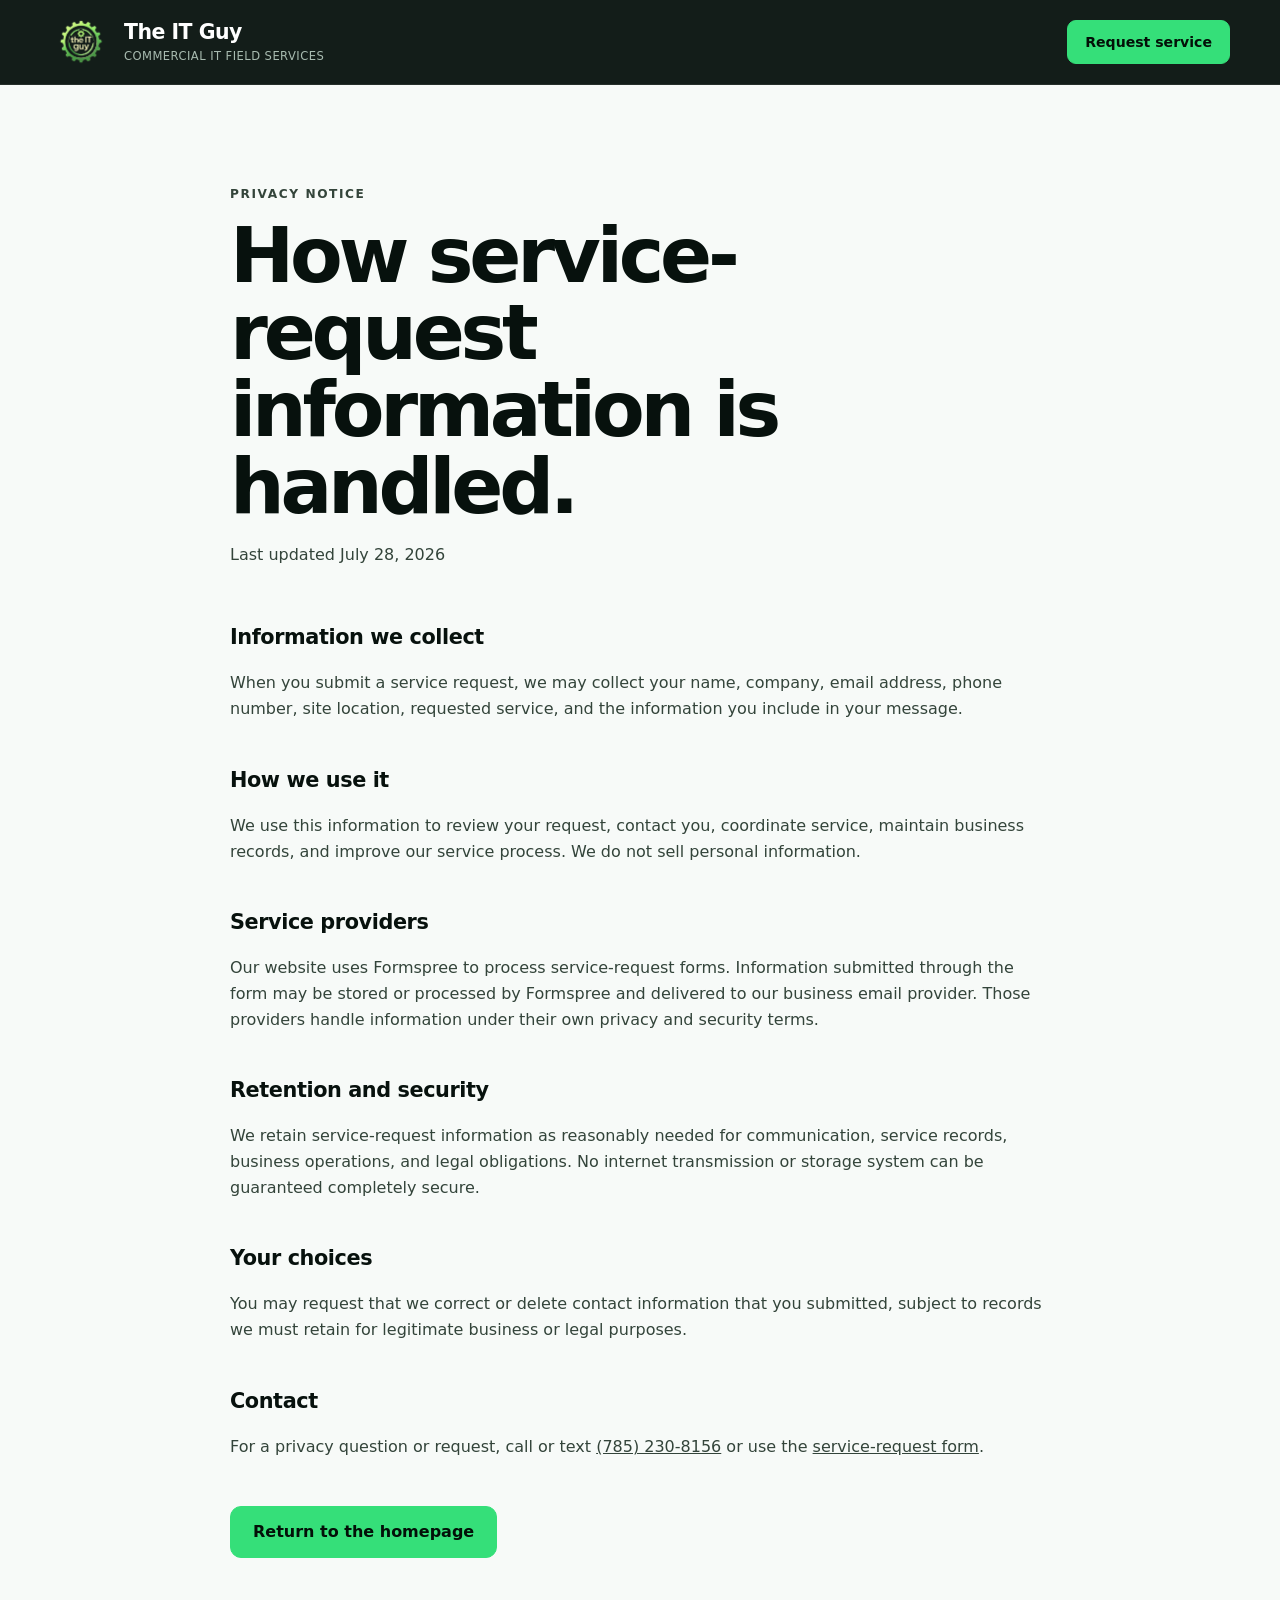
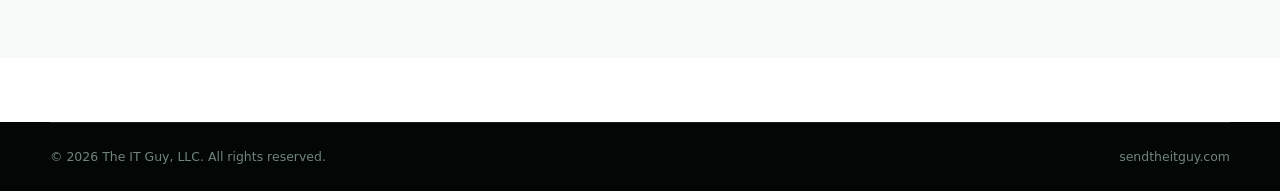
==== privacy.html @ fb91ba82 "Create privacy.html" ====
<!doctype html>
<html lang="en">
<head>
  <meta charset="utf-8">
  <meta name="viewport" content="width=device-width, initial-scale=1">
  <title>Privacy Notice | The IT Guy, LLC</title>
  <meta name="description" content="Privacy notice for service requests submitted to The IT Guy, LLC.">
  <meta name="robots" content="index,follow">
  <link rel="canonical" href="https://sendtheitguy.com/privacy.html">
  <link rel="icon" type="image/png" href="translogo.png">
  <link rel="stylesheet" href="styles.css">
</head>
<body>
  <a class="skip-link" href="#privacy-content">Skip to privacy notice</a>
  <header class="site-header">
    <div class="container header-inner">
      <a class="brand" href="index.html" aria-label="The IT Guy home">
        <img src="translogo.png" alt="The IT Guy, LLC logo" width="72" height="72">
        <span class="brand__text">
          <strong>The IT Guy</strong>
          <small>Commercial IT field services</small>
        </span>
      </a>
      <a class="button button--small" href="index.html#request-service">Request service</a>
    </div>
  </header>

  <main id="privacy-content" class="privacy-page">
    <div class="container privacy-page__content">
      <p class="eyebrow">Privacy notice</p>
      <h1>How service-request information is handled.</h1>
      <p class="privacy-page__updated">Last updated July 28, 2026</p>

      <h2>Information we collect</h2>
      <p>When you submit a service request, we may collect your name, company, email address, phone number, site location, requested service, and the information you include in your message.</p>

      <h2>How we use it</h2>
      <p>We use this information to review your request, contact you, coordinate service, maintain business records, and improve our service process. We do not sell personal information.</p>

      <h2>Service providers</h2>
      <p>Our website uses Formspree to process service-request forms. Information submitted through the form may be stored or processed by Formspree and delivered to our business email provider. Those providers handle information under their own privacy and security terms.</p>

      <h2>Retention and security</h2>
      <p>We retain service-request information as reasonably needed for communication, service records, business operations, and legal obligations. No internet transmission or storage system can be guaranteed completely secure.</p>

      <h2>Your choices</h2>
      <p>You may request that we correct or delete contact information that you submitted, subject to records we must retain for legitimate business or legal purposes.</p>

      <h2>Contact</h2>
      <p>For a privacy question or request, call or text <a href="tel:+17852308156">(785) 230-8156</a> or use the <a href="index.html#request-service">service-request form</a>.</p>

      <a class="button" href="index.html">Return to the homepage</a>
    </div>
  </main>

  <footer class="site-footer privacy-footer">
    <div class="container footer-bottom">
      <p>© 2026 The IT Guy, LLC. All rights reserved.</p>
      <a href="https://sendtheitguy.com/">sendtheitguy.com</a>
    </div>
  </footer>
</body>
</html>
---- styles.css ----
:root {
  --ink: #07110d;
  --ink-soft: #0d1d16;
  --panel: #11241b;
  --green: #35df79;
  --green-dark: #0aa957;
  --green-pale: #dff9e9;
  --paper: #f7faf8;
  --white: #ffffff;
  --gray-100: #edf2ef;
  --gray-300: #c8d2cc;
  --gray-500: #6d7c73;
  --gray-700: #33443a;
  --border: rgba(7, 17, 13, 0.13);
  --shadow: 0 24px 60px rgba(7, 17, 13, 0.12);
  --radius: 22px;
  --container: 1180px;
}

*,
*::before,
*::after {
  box-sizing: border-box;
}

html {
  scroll-behavior: smooth;
  scroll-padding-top: 110px;
}

body {
  margin: 0;
  color: var(--ink);
  background: var(--white);
  font-family: Inter, ui-sans-serif, system-ui, -apple-system, BlinkMacSystemFont, "Segoe UI", sans-serif;
  font-size: 16px;
  line-height: 1.6;
  -webkit-font-smoothing: antialiased;
}

body.menu-open {
  overflow: hidden;
}

img {
  display: block;
  max-width: 100%;
}

a {
  color: inherit;
}

button,
input,
select,
textarea {
  font: inherit;
}

button,
a {
  -webkit-tap-highlight-color: transparent;
}

:focus-visible {
  outline: 3px solid #7dffad;
  outline-offset: 4px;
}

.container {
  width: min(var(--container), calc(100% - 40px));
  margin-inline: auto;
}

.skip-link {
  position: fixed;
  z-index: 999;
  top: 12px;
  left: 12px;
  padding: 10px 14px;
  color: var(--ink);
  background: var(--green);
  border-radius: 8px;
  transform: translateY(-150%);
}

.skip-link:focus {
  transform: translateY(0);
}

.service-bar {
  color: #cfe0d6;
  background: #020705;
  font-size: 0.78rem;
  letter-spacing: 0.035em;
}

.service-bar__inner {
  min-height: 36px;
  display: flex;
  align-items: center;
  justify-content: space-between;
  gap: 20px;
}

.service-bar a {
  min-height: 36px;
  display: inline-flex;
  align-items: center;
  color: var(--green);
  font-weight: 800;
  text-decoration: none;
}

.site-header {
  position: sticky;
  z-index: 100;
  top: 0;
  color: var(--white);
  background: rgba(7, 17, 13, 0.95);
  border-bottom: 1px solid rgba(255, 255, 255, 0.08);
  backdrop-filter: blur(16px);
}

.header-inner {
  min-height: 84px;
  display: flex;
  align-items: center;
  justify-content: space-between;
  gap: 24px;
}

.brand {
  min-width: 0;
  display: inline-flex;
  align-items: center;
  gap: 12px;
  color: inherit;
  text-decoration: none;
}

.brand img {
  width: 62px;
  height: 62px;
  object-fit: contain;
}

.brand__text {
  min-width: 0;
  display: flex;
  flex-direction: column;
  line-height: 1.15;
}

.brand__text strong {
  font-size: 1.28rem;
  letter-spacing: -0.025em;
}

.brand__text small {
  margin-top: 5px;
  color: #a8bbb0;
  font-size: 0.72rem;
  letter-spacing: 0.04em;
  text-transform: uppercase;
}

.primary-nav {
  display: flex;
  align-items: center;
  gap: 26px;
}

.primary-nav > a:not(.button) {
  color: #e2ece6;
  font-size: 0.92rem;
  font-weight: 700;
  text-decoration: none;
}

.primary-nav > a:not(.button):hover {
  color: var(--green);
}

.menu-toggle {
  display: none;
}

.button {
  min-height: 52px;
  display: inline-flex;
  align-items: center;
  justify-content: center;
  gap: 8px;
  padding: 13px 22px;
  color: #031008;
  background: var(--green);
  border: 1px solid var(--green);
  border-radius: 11px;
  box-shadow: none;
  cursor: pointer;
  font-weight: 850;
  line-height: 1.2;
  text-align: center;
  text-decoration: none;
  transition: background 160ms ease, border-color 160ms ease, transform 160ms ease;
}

.button:hover {
  background: #68ef9b;
  border-color: #68ef9b;
  transform: translateY(-2px);
}

.button--small {
  min-height: 44px;
  padding: 10px 17px;
  border-radius: 9px;
  font-size: 0.88rem;
}

.button--outline {
  color: var(--white);
  background: transparent;
  border-color: rgba(53, 223, 121, 0.7);
}

.button--outline:hover {
  color: var(--ink);
}

.hero {
  position: relative;
  overflow: hidden;
  color: var(--white);
  background:
    radial-gradient(circle at 87% 18%, rgba(53, 223, 121, 0.14), transparent 28rem),
    linear-gradient(135deg, #06100c, #0b1a13 70%, #07110d);
}

.hero__grid {
  position: absolute;
  inset: 0;
  opacity: 0.24;
  background-image:
    linear-gradient(rgba(53, 223, 121, 0.11) 1px, transparent 1px),
    linear-gradient(90deg, rgba(53, 223, 121, 0.11) 1px, transparent 1px);
  background-size: 44px 44px;
  mask-image: linear-gradient(to right, black, transparent 72%);
}

.hero__layout {
  position: relative;
  min-height: 680px;
  display: grid;
  grid-template-columns: minmax(0, 1.12fr) minmax(360px, 0.68fr);
  align-items: center;
  gap: 72px;
  padding-block: 92px;
}

.eyebrow {
  margin: 0 0 14px;
  color: var(--green-dark);
  font-size: 0.76rem;
  font-weight: 900;
  letter-spacing: 0.13em;
  text-transform: uppercase;
}

.hero .eyebrow,
.remote-hands .eyebrow,
.request-section .eyebrow {
  color: var(--green);
}

.hero h1 {
  max-width: 760px;
  margin: 0;
  font-size: clamp(3rem, 6vw, 5.8rem);
  letter-spacing: -0.058em;
  line-height: 0.98;
}

.hero__lead {
  max-width: 700px;
  margin: 28px 0 0;
  color: #c9d7cf;
  font-size: clamp(1.08rem, 2vw, 1.3rem);
}

.hero__actions {
  display: flex;
  flex-wrap: wrap;
  gap: 12px;
  margin-top: 34px;
}

.hero__proof {
  display: flex;
  flex-wrap: wrap;
  gap: 12px 22px;
  margin: 32px 0 0;
  padding: 0;
  color: #aebfb5;
  font-size: 0.86rem;
  list-style: none;
}

.hero__proof li {
  position: relative;
  padding-left: 18px;
}

.hero__proof li::before {
  position: absolute;
  top: 0.66em;
  left: 0;
  width: 7px;
  height: 7px;
  background: var(--green);
  border-radius: 50%;
  content: "";
}

.field-card {
  position: relative;
  padding: 25px;
  background: rgba(12, 32, 22, 0.78);
  border: 1px solid rgba(112, 255, 167, 0.24);
  border-radius: 24px;
  box-shadow: 0 32px 90px rgba(0, 0, 0, 0.36);
  backdrop-filter: blur(12px);
}

.field-card__status {
  display: flex;
  align-items: center;
  gap: 10px;
  color: #dce8e1;
  font-size: 0.78rem;
  font-weight: 800;
  letter-spacing: 0.06em;
  text-transform: uppercase;
}

.status-dot {
  width: 10px;
  height: 10px;
  background: var(--green);
  border-radius: 50%;
  box-shadow: 0 0 0 6px rgba(53, 223, 121, 0.12), 0 0 24px var(--green);
}

.field-card__diagram {
  position: relative;
  height: 190px;
  margin: 24px 0;
  overflow: hidden;
  background:
    linear-gradient(rgba(53, 223, 121, 0.08) 1px, transparent 1px),
    linear-gradient(90deg, rgba(53, 223, 121, 0.08) 1px, transparent 1px);
  background-size: 30px 30px;
  border: 1px solid rgba(255, 255, 255, 0.08);
  border-radius: 16px;
}

.diagram-node {
  position: absolute;
  z-index: 2;
  width: 18px;
  height: 18px;
  background: var(--green);
  border: 5px solid #153525;
  border-radius: 50%;
  box-shadow: 0 0 0 1px var(--green);
}

.diagram-node--a { top: 30px; left: 34px; }
.diagram-node--b { top: 80px; left: 46%; }
.diagram-node--c { right: 40px; bottom: 32px; }
.diagram-node--d { bottom: 24px; left: 70px; }

.diagram-line {
  position: absolute;
  height: 2px;
  background: linear-gradient(90deg, var(--green), rgba(53, 223, 121, 0.2));
  transform-origin: left center;
}

.diagram-line--a {
  top: 46px;
  left: 47px;
  width: 49%;
  transform: rotate(18deg);
}

.diagram-line--b {
  top: 95px;
  left: 49%;
  width: 42%;
  transform: rotate(24deg);
}

.diagram-line--c {
  bottom: 36px;
  left: 84px;
  width: 68%;
  transform: rotate(-10deg);
}

.field-card__details {
  margin: 0;
}

.field-card__details > div {
  display: grid;
  grid-template-columns: 112px 1fr;
  gap: 16px;
  padding: 14px 0;
  border-top: 1px solid rgba(255, 255, 255, 0.09);
}

.field-card__details dt {
  color: var(--green);
  font-size: 0.78rem;
  font-weight: 850;
  text-transform: uppercase;
}

.field-card__details dd {
  margin: 0;
  color: #bfd0c6;
  font-size: 0.9rem;
}

.trust-strip {
  color: #c7d6cd;
  background: #020705;
  border-top: 1px solid rgba(255, 255, 255, 0.06);
}

.trust-strip__inner {
  min-height: 74px;
  display: grid;
  grid-template-columns: repeat(4, 1fr);
  align-items: center;
  text-align: center;
}

.trust-strip span {
  padding: 0 14px;
  font-size: 0.82rem;
  font-weight: 800;
  letter-spacing: 0.045em;
  text-transform: uppercase;
}

.trust-strip span + span {
  border-left: 1px solid rgba(255, 255, 255, 0.12);
}

.section {
  padding-block: 110px;
}

.section-heading {
  display: grid;
  grid-template-columns: minmax(0, 1.15fr) minmax(280px, 0.65fr);
  align-items: end;
  gap: 70px;
  margin-bottom: 50px;
}

.section-heading h2,
.remote-hands h2,
.coverage h2,
.faq h2,
.request-section h2 {
  margin: 0;
  font-size: clamp(2.25rem, 4vw, 4.15rem);
  letter-spacing: -0.052em;
  line-height: 1.03;
}

.section-heading > p {
  margin: 0;
  color: var(--gray-500);
  font-size: 1.04rem;
}

.section-heading--center {
  display: block;
  max-width: 760px;
  margin-inline: auto;
  text-align: center;
}

.services {
  background: var(--paper);
}

.service-grid {
  display: grid;
  grid-template-columns: repeat(2, minmax(0, 1fr));
  gap: 18px;
}

.service-card {
  position: relative;
  min-height: 420px;
  padding: 36px;
  overflow: hidden;
  background: var(--white);
  border: 1px solid var(--border);
  border-radius: var(--radius);
  box-shadow: 0 10px 32px rgba(7, 17, 13, 0.045);
}

.service-card::after {
  position: absolute;
  right: -80px;
  bottom: -95px;
  width: 200px;
  height: 200px;
  border: 1px solid rgba(53, 223, 121, 0.25);
  border-radius: 50%;
  content: "";
}

.service-card--accent {
  color: var(--white);
  background: var(--ink);
  border-color: var(--ink);
}

.service-card__number {
  color: var(--green-dark);
  font-size: 0.74rem;
  font-weight: 900;
  letter-spacing: 0.1em;
}

.service-card h3 {
  max-width: 470px;
  margin: 56px 0 16px;
  font-size: clamp(1.55rem, 3vw, 2.2rem);
  letter-spacing: -0.035em;
  line-height: 1.08;
}

.service-card > p {
  max-width: 510px;
  margin: 0;
  color: var(--gray-500);
}

.service-card--accent > p {
  color: #b9c9c0;
}

.service-card ul {
  margin: 26px 0 0;
  padding: 0;
  list-style: none;
}

.service-card li {
  position: relative;
  padding: 8px 0 8px 21px;
  color: var(--gray-700);
  font-size: 0.92rem;
}

.service-card--accent li {
  color: #d0ddd5;
}

.service-card li::before {
  position: absolute;
  top: 1.05em;
  left: 0;
  width: 8px;
  height: 2px;
  background: var(--green-dark);
  content: "";
}

.testimonials {
  overflow: hidden;
  background: var(--green-pale);
}

.testimonial-header {
  margin-bottom: 34px;
  display: grid;
  grid-template-columns: minmax(0, 1fr) auto;
  align-items: end;
  gap: 40px;
}

.testimonial-header h2 {
  max-width: 820px;
  margin: 0;
}

.testimonial-controls {
  display: flex;
  align-items: center;
  gap: 10px;
}

.testimonial-status {
  min-width: 58px;
  color: var(--gray-500);
  font-size: 0.78rem;
  font-weight: 850;
  letter-spacing: 0.08em;
}

.testimonial-button {
  width: 48px;
  height: 48px;
  display: inline-grid;
  place-items: center;
  color: var(--ink);
  background: var(--white);
  border: 1px solid var(--border);
  border-radius: 50%;
  cursor: pointer;
  font-size: 1.25rem;
  transition: color 160ms ease, background 160ms ease, border-color 160ms ease;
}

.testimonial-button:hover,
.testimonial-button:focus-visible {
  color: var(--ink);
  background: var(--green);
  border-color: var(--green);
  outline: none;
}

.testimonial-carousel {
  overflow-x: auto;
  overscroll-behavior-inline: contain;
  scroll-behavior: smooth;
  scroll-snap-type: x mandatory;
  scrollbar-width: none;
  touch-action: pan-x pan-y;
}

.testimonial-carousel::-webkit-scrollbar {
  display: none;
}

.testimonial-carousel:focus-visible {
  outline: 2px solid var(--green-dark);
  outline-offset: 8px;
}

.testimonial-carousel__track {
  display: flex;
  gap: 18px;
}

.testimonial-card {
  position: relative;
  flex: 0 0 100%;
  min-height: 340px;
  padding: clamp(34px, 6vw, 72px);
  display: flex;
  flex-direction: column;
  justify-content: space-between;
  overflow: hidden;
  color: var(--white);
  background:
    radial-gradient(circle at 90% 10%, rgba(53, 223, 121, 0.14), transparent 24rem),
    var(--ink);
  border-radius: var(--radius);
  scroll-snap-align: start;
}

.testimonial-card::after {
  position: absolute;
  top: -28px;
  right: 30px;
  color: rgba(53, 223, 121, 0.1);
  content: "“";
  font-family: Georgia, serif;
  font-size: 14rem;
  line-height: 1;
  pointer-events: none;
}

.testimonial-card__label {
  position: relative;
  z-index: 1;
  align-self: flex-start;
  padding: 7px 10px;
  color: var(--green);
  background: rgba(53, 223, 121, 0.08);
  border: 1px solid rgba(53, 223, 121, 0.2);
  border-radius: 999px;
  font-size: 0.68rem;
  font-weight: 900;
  letter-spacing: 0.08em;
  text-transform: uppercase;
}

.testimonial-card blockquote {
  position: relative;
  z-index: 1;
  max-width: 940px;
  margin: 38px 0;
  font-size: clamp(1.75rem, 4vw, 3.4rem);
  font-weight: 850;
  letter-spacing: -0.045em;
  line-height: 1.08;
}

.testimonial-card > p {
  position: relative;
  z-index: 1;
  margin: 0;
  color: #a9bbb0;
  font-size: 0.86rem;
}

.testimonial-note {
  margin: 16px 0 0;
  color: var(--gray-500);
  font-size: 0.76rem;
}

.field-work {
  overflow: hidden;
  color: var(--white);
  background:
    linear-gradient(120deg, rgba(53, 223, 121, 0.08), transparent 38rem),
    #0a1711;
}

.field-work__heading {
  align-items: end;
}

.field-work__heading h2 {
  max-width: 760px;
}

.field-work__intro {
  display: grid;
  gap: 24px;
  justify-items: start;
}

.field-work__intro > p {
  margin: 0;
  color: #b4c5bb;
}

.carousel-controls {
  display: flex;
  align-items: center;
  gap: 10px;
}

.carousel-status {
  min-width: 58px;
  color: #9eb0a5;
  font-size: 0.78rem;
  font-weight: 850;
  letter-spacing: 0.08em;
}

.carousel-button {
  width: 48px;
  height: 48px;
  display: inline-grid;
  place-items: center;
  color: var(--white);
  background: rgba(255, 255, 255, 0.04);
  border: 1px solid rgba(255, 255, 255, 0.18);
  border-radius: 50%;
  cursor: pointer;
  font-size: 1.25rem;
  transition: color 160ms ease, background 160ms ease, border-color 160ms ease;
}

.carousel-button:hover,
.carousel-button:focus-visible {
  color: var(--ink);
  background: var(--green);
  border-color: var(--green);
  outline: none;
}

.carousel-button:disabled {
  opacity: 0.35;
  cursor: default;
}

.carousel-button:disabled:hover {
  color: var(--white);
  background: rgba(255, 255, 255, 0.04);
  border-color: rgba(255, 255, 255, 0.18);
}

.project-carousel {
  margin-right: calc((100vw - min(100% - 40px, var(--container))) / -2);
  padding-right: max(20px, calc((100vw - var(--container)) / 2));
  overflow-x: auto;
  overscroll-behavior-inline: contain;
  scroll-behavior: smooth;
  scroll-snap-type: x mandatory;
  scrollbar-width: none;
  touch-action: pan-x pan-y;
}

.project-carousel::-webkit-scrollbar {
  display: none;
}

.project-carousel:focus-visible {
  outline: 2px solid var(--green);
  outline-offset: 8px;
}

.project-carousel__track {
  display: flex;
  gap: 22px;
}

.project-card {
  position: relative;
  flex: 0 0 clamp(320px, 34vw, 430px);
  aspect-ratio: 4 / 5;
  margin: 0;
  overflow: hidden;
  background: #102219;
  border: 1px solid rgba(255, 255, 255, 0.12);
  border-radius: var(--radius);
  scroll-snap-align: start;
}

.project-card::after {
  position: absolute;
  inset: 35% 0 0;
  background: linear-gradient(to bottom, transparent, rgba(2, 8, 5, 0.94));
  content: "";
  pointer-events: none;
}

.project-card__image {
  width: 100%;
  height: 100%;
  display: block;
  background-position: center;
  background-repeat: no-repeat;
  background-size: cover;
  transition: transform 420ms ease;
}

.project-card:hover .project-card__image {
  transform: scale(1.025);
}

.project-card figcaption {
  position: absolute;
  z-index: 2;
  right: 0;
  bottom: 0;
  left: 0;
  padding: 30px;
}

.project-card figcaption > span {
  color: var(--green);
  font-size: 0.7rem;
  font-weight: 900;
  letter-spacing: 0.11em;
  text-transform: uppercase;
}

.project-card h3 {
  margin: 8px 0;
  color: var(--white);
  font-size: 1.5rem;
  letter-spacing: -0.03em;
}

.project-card p {
  margin: 0;
  color: #c2d0c8;
  font-size: 0.88rem;
}

.carousel-hint {
  margin: 18px 0 0;
  color: #84988c;
  font-size: 0.76rem;
}

.remote-hands {
  color: var(--white);
  background:
    radial-gradient(circle at 18% 30%, rgba(53, 223, 121, 0.08), transparent 24rem),
    var(--ink);
}

.remote-hands__layout {
  display: grid;
  grid-template-columns: minmax(0, 0.85fr) minmax(420px, 0.75fr);
  align-items: center;
  gap: 90px;
}

.remote-hands__content > p:not(.eyebrow) {
  margin: 26px 0;
  color: #bdcdc3;
  font-size: 1.06rem;
}

.text-link {
  display: inline-flex;
  align-items: center;
  gap: 10px;
  color: var(--green-dark);
  font-weight: 850;
  text-decoration: none;
}

.remote-hands .text-link {
  color: var(--green);
}

.text-link span {
  transition: transform 160ms ease;
}

.text-link:hover span {
  transform: translateX(5px);
}

.handoff-panel {
  padding: 20px 34px;
  background: #0d2017;
  border: 1px solid rgba(53, 223, 121, 0.18);
  border-radius: var(--radius);
}

.handoff-panel__label {
  margin: 0;
  padding: 10px 0 18px;
  color: var(--green);
  font-size: 0.76rem;
  font-weight: 900;
  letter-spacing: 0.11em;
  text-transform: uppercase;
}

.handoff-item {
  display: grid;
  grid-template-columns: 44px 1fr;
  gap: 16px;
  padding: 24px 0;
  border-top: 1px solid rgba(255, 255, 255, 0.1);
}

.handoff-item > span {
  color: var(--green);
  font-size: 0.75rem;
  font-weight: 900;
}

.handoff-item strong {
  font-size: 1.15rem;
}

.handoff-item p {
  margin: 5px 0 0;
  color: #a9bbb0;
  font-size: 0.9rem;
}

.process {
  background: var(--white);
}

.process-grid {
  margin: 54px 0 0;
  padding: 0;
  display: grid;
  grid-template-columns: repeat(3, 1fr);
  list-style: none;
  counter-reset: steps;
}

.process-grid li {
  position: relative;
  padding: 36px;
  border-top: 1px solid var(--border);
  border-bottom: 1px solid var(--border);
}

.process-grid li + li {
  border-left: 1px solid var(--border);
}

.process-grid li > span {
  display: inline-flex;
  width: 40px;
  height: 40px;
  align-items: center;
  justify-content: center;
  color: var(--ink);
  background: var(--green);
  border-radius: 50%;
  font-size: 0.8rem;
  font-weight: 900;
}

.process-grid h3 {
  margin: 46px 0 10px;
  font-size: 1.3rem;
  letter-spacing: -0.025em;
}

.process-grid p {
  margin: 0;
  color: var(--gray-500);
  font-size: 0.93rem;
}

.coverage {
  background: var(--green-pale);
}

.coverage__layout {
  display: grid;
  grid-template-columns: minmax(0, 1fr) minmax(380px, 0.7fr);
  align-items: center;
  gap: 90px;
}

.coverage__layout > div:first-child > p:not(.eyebrow) {
  margin: 26px 0 0;
  color: var(--gray-700);
  font-size: 1.05rem;
}

.coverage__actions {
  display: flex;
  flex-wrap: wrap;
  align-items: center;
  gap: 24px;
  margin-top: 34px;
}

.coverage-card {
  position: relative;
  min-height: 450px;
  padding: 310px 34px 30px;
  overflow: hidden;
  color: var(--white);
  background: var(--ink);
  border-radius: var(--radius);
  box-shadow: var(--shadow);
}

.coverage-card__rings {
  position: absolute;
  top: 20px;
  left: 50%;
  width: 290px;
  height: 290px;
  transform: translateX(-50%);
}

.coverage-card__rings span {
  position: absolute;
  top: 50%;
  left: 50%;
  border: 1px solid rgba(53, 223, 121, 0.28);
  border-radius: 50%;
  transform: translate(-50%, -50%);
}

.coverage-card__rings span:nth-child(1) { width: 250px; height: 250px; }
.coverage-card__rings span:nth-child(2) { width: 174px; height: 174px; }
.coverage-card__rings span:nth-child(3) { width: 96px; height: 96px; }

.coverage-card__rings i {
  position: absolute;
  top: 50%;
  left: 50%;
  width: 15px;
  height: 15px;
  background: var(--green);
  border-radius: 50%;
  box-shadow: 0 0 0 10px rgba(53, 223, 121, 0.12), 0 0 34px var(--green);
  transform: translate(-50%, -50%);
}

.coverage-card > strong {
  display: block;
  font-size: 1.45rem;
}

.coverage-card > p {
  margin: 4px 0 18px;
  color: #aec0b5;
  font-size: 0.9rem;
}

.coverage-card ul {
  display: flex;
  flex-wrap: wrap;
  gap: 8px;
  margin: 0;
  padding: 0;
  list-style: none;
}

.coverage-card li {
  padding: 7px 11px;
  color: #cfddd5;
  background: rgba(255, 255, 255, 0.06);
  border: 1px solid rgba(255, 255, 255, 0.1);
  border-radius: 999px;
  font-size: 0.76rem;
}

.faq {
  background: var(--paper);
}

.faq__layout {
  display: grid;
  grid-template-columns: minmax(260px, 0.55fr) minmax(0, 1fr);
  align-items: start;
  gap: 100px;
}

.faq__intro {
  position: sticky;
  top: 130px;
}

.faq__intro > p:not(.eyebrow) {
  color: var(--gray-500);
}

.faq__items details {
  border-top: 1px solid var(--border);
}

.faq__items details:last-child {
  border-bottom: 1px solid var(--border);
}

.faq__items summary {
  position: relative;
  padding: 28px 54px 28px 0;
  cursor: pointer;
  font-size: 1.1rem;
  font-weight: 850;
  list-style: none;
}

.faq__items summary::-webkit-details-marker {
  display: none;
}

.faq__items summary::after {
  position: absolute;
  top: 25px;
  right: 4px;
  width: 32px;
  height: 32px;
  display: grid;
  place-items: center;
  color: var(--ink);
  background: var(--green-pale);
  border-radius: 50%;
  content: "+";
  font-size: 1.25rem;
}

.faq__items details[open] summary::after {
  content: "−";
}

.faq__items details p {
  max-width: 700px;
  margin: -8px 54px 28px 0;
  color: var(--gray-500);
}

.request-section {
  color: var(--white);
  background:
    radial-gradient(circle at 15% 10%, rgba(53, 223, 121, 0.11), transparent 28rem),
    #06100c;
}

.request-section__layout {
  display: grid;
  grid-template-columns: minmax(0, 0.68fr) minmax(520px, 1fr);
  align-items: start;
  gap: 88px;
}

.request-section__intro > p:not(.eyebrow) {
  color: #b8c9bf;
  font-size: 1.04rem;
}

.contact-card {
  margin-top: 36px;
  padding: 22px;
  display: flex;
  flex-direction: column;
  background: rgba(53, 223, 121, 0.08);
  border: 1px solid rgba(53, 223, 121, 0.18);
  border-radius: 16px;
}

.contact-card span,
.contact-card small {
  color: #a8bbb0;
}

.contact-card a {
  margin: 4px 0;
  color: var(--green);
  font-size: 1.55rem;
  font-weight: 900;
  text-decoration: none;
}

.request-form {
  position: relative;
  padding: 36px;
  color: var(--ink);
  background: var(--white);
  border-radius: var(--radius);
  box-shadow: 0 30px 90px rgba(0, 0, 0, 0.32);
}

.form-row {
  display: grid;
  grid-template-columns: repeat(2, 1fr);
  gap: 16px;
}

.field {
  margin-bottom: 18px;
}

.field label {
  display: block;
  margin-bottom: 7px;
  color: var(--gray-700);
  font-size: 0.8rem;
  font-weight: 850;
}

.field input,
.field select,
.field textarea {
  width: 100%;
  min-height: 50px;
  padding: 12px 14px;
  color: var(--ink);
  background: #fbfdfc;
  border: 1px solid #cbd5cf;
  border-radius: 9px;
  transition: border-color 150ms ease, box-shadow 150ms ease;
}

.field textarea {
  min-height: 145px;
  resize: vertical;
}

.field input:focus,
.field select:focus,
.field textarea:focus {
  outline: none;
  border-color: var(--green-dark);
  box-shadow: 0 0 0 4px rgba(53, 223, 121, 0.16);
}

.bot-field {
  position: absolute !important;
  width: 1px !important;
  height: 1px !important;
  padding: 0 !important;
  margin: -1px !important;
  overflow: hidden !important;
  clip: rect(0, 0, 0, 0) !important;
  white-space: nowrap !important;
  border: 0 !important;
}

.form-submit {
  width: 100%;
}

.form-submit[disabled] {
  opacity: 0.68;
  cursor: wait;
  transform: none;
}

.form-status {
  min-height: 24px;
  margin: 14px 0 0;
  font-size: 0.9rem;
  font-weight: 750;
}

.form-status.is-success {
  color: #06763d;
}

.form-status.is-error {
  color: #a42020;
}

.form-privacy {
  margin: 4px 0 0;
  color: var(--gray-500);
  font-size: 0.76rem;
}

.form-privacy a {
  color: var(--gray-700);
  font-weight: 750;
}

.site-footer {
  padding-top: 76px;
  color: #bccbc2;
  background: #020705;
}

.footer-grid {
  display: grid;
  grid-template-columns: 1.3fr 0.8fr 0.95fr 0.8fr;
  gap: 54px;
}

.brand--footer {
  color: var(--white);
}

.footer-brand p {
  max-width: 360px;
  color: #8fa399;
}

.site-footer h2 {
  margin: 8px 0 18px;
  color: var(--white);
  font-size: 0.8rem;
  letter-spacing: 0.1em;
  text-transform: uppercase;
}

.site-footer ul {
  margin: 0;
  padding: 0;
  list-style: none;
}

.site-footer li {
  margin: 10px 0;
  color: #8fa399;
  font-size: 0.88rem;
}

.site-footer a {
  color: inherit;
  text-decoration: none;
}

.site-footer a:hover {
  color: var(--green);
}

.footer-bottom {
  margin-top: 64px;
  padding: 24px 0;
  display: flex;
  align-items: center;
  justify-content: space-between;
  gap: 20px;
  border-top: 1px solid rgba(255, 255, 255, 0.1);
  color: #71847a;
  font-size: 0.78rem;
}

.footer-bottom p {
  margin: 0;
}

.privacy-page {
  min-height: 72vh;
  padding-block: 100px;
  background: var(--paper);
}

.privacy-page__content {
  max-width: 820px;
}

.privacy-page h1 {
  max-width: 760px;
  margin: 0 0 14px;
  font-size: clamp(2.65rem, 6vw, 5rem);
  letter-spacing: -0.055em;
  line-height: 1;
}

.privacy-page__updated {
  margin-bottom: 54px;
  color: var(--gray-500);
}

.privacy-page h2 {
  margin: 42px 0 8px;
  font-size: 1.3rem;
  letter-spacing: -0.02em;
}

.privacy-page p {
  color: var(--gray-700);
}

.privacy-page .button {
  margin-top: 30px;
}

.privacy-footer {
  padding-top: 0;
}

.not-found-page {
  min-height: 100vh;
  display: grid;
  place-items: center;
  padding: 30px;
  color: var(--white);
  background:
    radial-gradient(circle at 50% 25%, rgba(53, 223, 121, 0.14), transparent 25rem),
    var(--ink);
}

.not-found {
  max-width: 720px;
  text-align: center;
}

.not-found img {
  margin: 0 auto 30px;
}

.not-found h1 {
  margin: 0;
  font-size: clamp(3rem, 8vw, 6rem);
  letter-spacing: -0.06em;
  line-height: 0.95;
}

.not-found > p:not(.eyebrow) {
  max-width: 600px;
  margin: 24px auto;
  color: #b9c9c0;
}

.not-found .hero__actions {
  justify-content: center;
}

.mobile-actions {
  display: none;
}

@media (max-width: 1040px) {
  .primary-nav {
    gap: 17px;
  }

  .hero__layout {
    grid-template-columns: minmax(0, 1fr) minmax(330px, 0.65fr);
    gap: 42px;
  }

  .remote-hands__layout,
  .coverage__layout {
    gap: 52px;
  }

  .request-section__layout {
    grid-template-columns: minmax(280px, 0.62fr) minmax(480px, 1fr);
    gap: 48px;
  }
}

@media (max-width: 900px) {
  .service-bar__location {
    display: none;
  }

  .menu-toggle {
    width: 52px;
    height: 52px;
    padding: 0;
    display: inline-flex;
    flex-direction: column;
    align-items: center;
    justify-content: center;
    gap: 4px;
    color: var(--white);
    background: transparent;
    border: 1px solid rgba(255, 255, 255, 0.18);
    border-radius: 10px;
    cursor: pointer;
  }

  .menu-toggle__lines,
  .menu-toggle__lines::before,
  .menu-toggle__lines::after {
    width: 22px;
    height: 2px;
    display: block;
    background: var(--green);
    content: "";
    transition: transform 160ms ease, opacity 160ms ease;
  }

  .menu-toggle__lines {
    position: relative;
  }

  .menu-toggle__lines::before {
    position: absolute;
    top: -7px;
  }

  .menu-toggle__lines::after {
    position: absolute;
    top: 7px;
  }

  .menu-toggle__label {
    position: absolute;
    width: 1px;
    height: 1px;
    overflow: hidden;
    clip: rect(0 0 0 0);
  }

  .menu-toggle[aria-expanded="true"] .menu-toggle__lines {
    background: transparent;
  }

  .menu-toggle[aria-expanded="true"] .menu-toggle__lines::before {
    top: 0;
    transform: rotate(45deg);
  }

  .menu-toggle[aria-expanded="true"] .menu-toggle__lines::after {
    top: 0;
    transform: rotate(-45deg);
  }

  .primary-nav {
    position: absolute;
    z-index: 90;
    top: 100%;
    right: 0;
    left: 0;
    height: calc(100dvh - 84px);
    padding: 28px 20px 120px;
    display: none;
    flex-direction: column;
    align-items: stretch;
    gap: 0;
    overflow-y: auto;
    color: var(--white);
    background: var(--ink);
  }

  .primary-nav.is-open {
    display: flex;
  }

  .primary-nav > a:not(.button) {
    padding: 18px 4px;
    border-bottom: 1px solid rgba(255, 255, 255, 0.1);
    font-size: 1.08rem;
  }

  .primary-nav .button {
    margin-top: 22px;
  }

  .hero__layout,
  .remote-hands__layout,
  .coverage__layout,
  .faq__layout,
  .request-section__layout {
    grid-template-columns: 1fr;
  }

  .hero__layout {
    padding-block: 78px;
  }

  .field-card {
    max-width: 640px;
  }

  .section-heading {
    grid-template-columns: 1fr;
    gap: 20px;
  }

  .remote-hands__layout,
  .coverage__layout,
  .faq__layout,
  .request-section__layout {
    gap: 50px;
  }

  .faq__intro {
    position: static;
  }

  .footer-grid {
    grid-template-columns: repeat(2, 1fr);
  }
}

@media (max-width: 680px) {
  html {
    scroll-padding-top: 84px;
  }

  body {
    padding-bottom: 68px;
  }

  .container {
    width: min(100% - 32px, var(--container));
  }

  .service-bar__inner {
    justify-content: center;
  }

  .service-bar__inner > span {
    display: none;
  }

  .site-header {
    top: 0;
  }

  .header-inner {
    min-height: 76px;
  }

  .brand {
    gap: 9px;
  }

  .brand img {
    width: 52px;
    height: 52px;
  }

  .brand__text strong {
    font-size: 1.08rem;
  }

  .brand__text small {
    max-width: 180px;
    overflow: hidden;
    font-size: 0.62rem;
    text-overflow: ellipsis;
    white-space: nowrap;
  }

  .menu-toggle {
    width: 48px;
    height: 48px;
  }

  .primary-nav {
    height: calc(100dvh - 76px);
  }

  .hero__layout {
    min-height: auto;
    gap: 48px;
    padding-block: 58px 70px;
  }

  .hero h1 {
    font-size: clamp(2.75rem, 14.5vw, 4.2rem);
  }

  .hero__lead {
    margin-top: 22px;
    font-size: 1.04rem;
  }

  .hero__actions {
    display: grid;
    grid-template-columns: 1fr;
    margin-top: 28px;
  }

  .hero__actions .button {
    width: 100%;
  }

  .hero__proof {
    display: grid;
    gap: 10px;
  }

  .field-card {
    padding: 20px;
  }

  .field-card__diagram {
    height: 150px;
  }

  .field-card__details > div {
    grid-template-columns: 1fr;
    gap: 4px;
  }

  .trust-strip__inner {
    grid-template-columns: repeat(2, 1fr);
    padding: 16px 0;
  }

  .trust-strip span {
    min-height: 52px;
    display: flex;
    align-items: center;
    justify-content: center;
    font-size: 0.68rem;
  }

  .trust-strip span + span {
    border-left: 0;
  }

  .trust-strip span:nth-child(even) {
    border-left: 1px solid rgba(255, 255, 255, 0.12);
  }

  .section {
    padding-block: 78px;
  }

  .section-heading {
    margin-bottom: 36px;
  }

  .testimonial-header {
    grid-template-columns: 1fr;
    align-items: start;
    gap: 24px;
  }

  .testimonial-controls {
    width: 100%;
  }

  .testimonial-controls .testimonial-status {
    margin-right: auto;
  }

  .testimonial-card {
    min-height: 430px;
    padding: 30px 24px;
  }

  .testimonial-card blockquote {
    margin-block: 28px;
    font-size: clamp(1.55rem, 7vw, 2.15rem);
  }

  .section-heading h2,
  .remote-hands h2,
  .coverage h2,
  .faq h2,
  .request-section h2 {
    font-size: clamp(2.25rem, 11vw, 3.25rem);
  }

  .service-grid {
    grid-template-columns: 1fr;
  }

  .field-work__intro {
    justify-items: stretch;
  }

  .carousel-controls {
    justify-content: space-between;
  }

  .project-carousel {
    margin-right: -16px;
    padding-right: 16px;
  }

  .project-card {
    flex-basis: min(82vw, 360px);
  }

  .project-card figcaption {
    padding: 24px;
  }

  .service-card {
    min-height: auto;
    padding: 28px 24px;
  }

  .service-card h3 {
    margin-top: 42px;
  }

  .handoff-panel {
    padding: 16px 22px;
  }

  .process-grid {
    grid-template-columns: 1fr;
  }

  .process-grid li {
    padding: 30px 24px;
  }

  .process-grid li + li {
    border-top: 0;
    border-left: 0;
  }

  .process-grid h3 {
    margin-top: 30px;
  }

  .coverage-card {
    min-height: 410px;
    padding: 275px 24px 24px;
  }

  .coverage-card__rings {
    transform: translateX(-50%) scale(0.86);
  }

  .faq__items summary {
    padding: 24px 48px 24px 0;
    font-size: 1rem;
  }

  .faq__items details p {
    margin-right: 20px;
  }

  .request-form {
    padding: 24px 20px;
  }

  .form-row {
    grid-template-columns: 1fr;
    gap: 0;
  }

  .footer-grid {
    grid-template-columns: 1fr;
    gap: 34px;
  }

  .footer-bottom {
    flex-direction: column;
    align-items: flex-start;
  }

  .mobile-actions {
    position: fixed;
    z-index: 120;
    right: 0;
    bottom: 0;
    left: 0;
    height: 68px;
    padding: 8px;
    display: grid;
    grid-template-columns: 0.8fr 1.2fr;
    gap: 8px;
    background: rgba(2, 7, 5, 0.96);
    border-top: 1px solid rgba(255, 255, 255, 0.12);
    backdrop-filter: blur(12px);
  }

  .mobile-actions a {
    min-height: 50px;
    display: flex;
    align-items: center;
    justify-content: center;
    border-radius: 9px;
    font-size: 0.86rem;
    font-weight: 900;
    text-decoration: none;
  }

  .mobile-actions__call {
    color: var(--white);
    border: 1px solid rgba(53, 223, 121, 0.58);
  }

  .mobile-actions__request {
    color: var(--ink);
    background: var(--green);
  }
}

@media (max-width: 380px) {
  .brand__text small {
    display: none;
  }

  .hero h1 {
    font-size: 2.65rem;
  }
}

@media (prefers-reduced-motion: reduce) {
  *,
  *::before,
  *::after {
    scroll-behavior: auto !important;
    transition-duration: 0.01ms !important;
  }
}
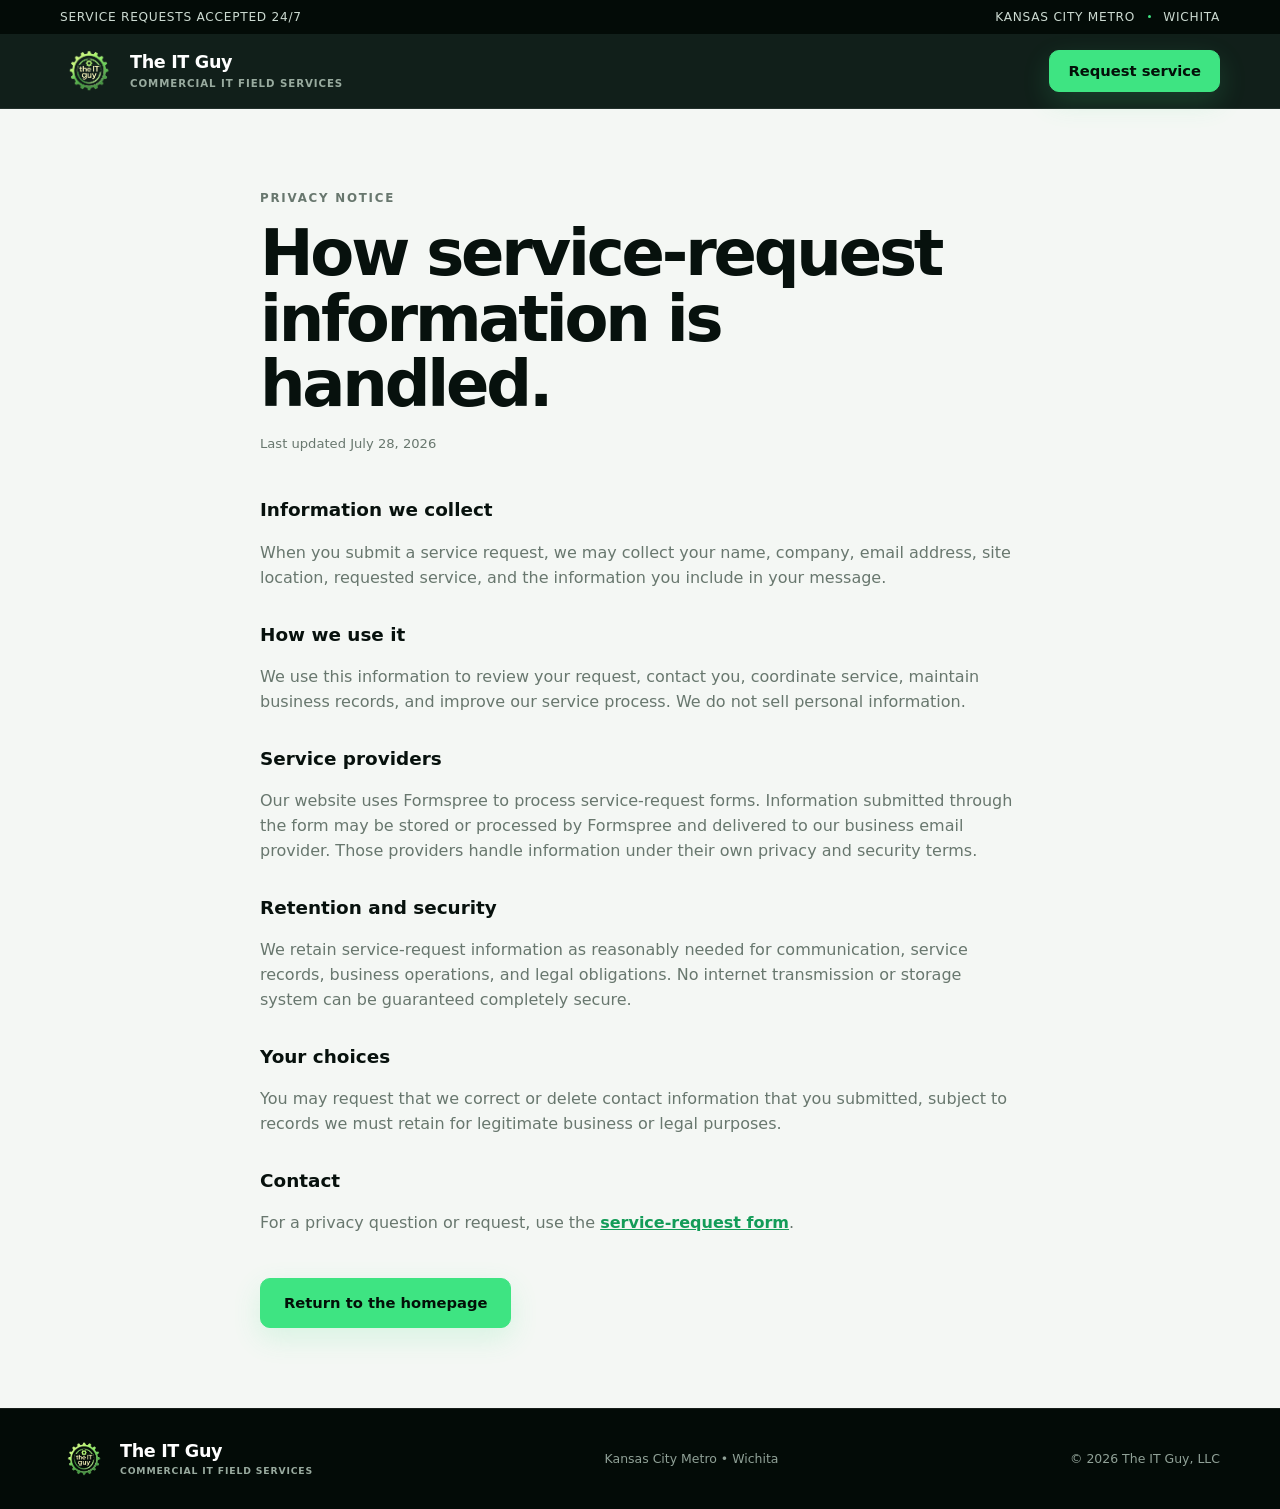
==== commit 13fa545a: "Remove private phone number from privacy page" ====
--- a/privacy.html
+++ b/privacy.html
@@ -12,10 +12,16 @@
 </head>
 <body>
   <a class="skip-link" href="#privacy-content">Skip to privacy notice</a>
+  <div class="service-bar">
+    <div class="container service-bar__inner">
+      <span>Service requests accepted 24/7</span>
+      <span>Kansas City Metro <i aria-hidden="true"></i> Wichita</span>
+    </div>
+  </div>
   <header class="site-header">
     <div class="container header-inner">
       <a class="brand" href="index.html" aria-label="The IT Guy home">
-        <img src="translogo.png" alt="The IT Guy, LLC logo" width="72" height="72">
+        <img src="translogo.png" alt="" width="58" height="58">
         <span class="brand__text">
           <strong>The IT Guy</strong>
           <small>Commercial IT field services</small>
@@ -32,7 +38,7 @@
       <p class="privacy-page__updated">Last updated July 28, 2026</p>
 
       <h2>Information we collect</h2>
-      <p>When you submit a service request, we may collect your name, company, email address, phone number, site location, requested service, and the information you include in your message.</p>
+      <p>When you submit a service request, we may collect your name, company, email address, site location, requested service, and the information you include in your message.</p>
 
       <h2>How we use it</h2>
       <p>We use this information to review your request, contact you, coordinate service, maintain business records, and improve our service process. We do not sell personal information.</p>
@@ -47,16 +53,20 @@
       <p>You may request that we correct or delete contact information that you submitted, subject to records we must retain for legitimate business or legal purposes.</p>
 
       <h2>Contact</h2>
-      <p>For a privacy question or request, call or text <a href="tel:+17852308156">(785) 230-8156</a> or use the <a href="index.html#request-service">service-request form</a>.</p>
+      <p>For a privacy question or request, use the <a href="index.html#request-service">service-request form</a>.</p>
 
       <a class="button" href="index.html">Return to the homepage</a>
     </div>
   </main>
 
-  <footer class="site-footer privacy-footer">
-    <div class="container footer-bottom">
-      <p>© 2026 The IT Guy, LLC. All rights reserved.</p>
-      <a href="https://sendtheitguy.com/">sendtheitguy.com</a>
+  <footer class="site-footer">
+    <div class="container footer-inner">
+      <a class="brand brand--footer" href="index.html">
+        <img src="translogo.png" alt="" width="48" height="48">
+        <span class="brand__text"><strong>The IT Guy</strong><small>Commercial IT field services</small></span>
+      </a>
+      <p>Kansas City Metro <span aria-hidden="true">•</span> Wichita</p>
+      <p>© 2026 The IT Guy, LLC</p>
     </div>
   </footer>
 </body>
--- a/styles.css
+++ b/styles.css
@@ -1,20 +1,17 @@
 :root {
   --ink: #07110d;
   --ink-soft: #0d1d16;
-  --panel: #11241b;
-  --green: #35df79;
-  --green-dark: #0aa957;
-  --green-pale: #dff9e9;
-  --paper: #f7faf8;
-  --white: #ffffff;
-  --gray-100: #edf2ef;
-  --gray-300: #c8d2cc;
-  --gray-500: #6d7c73;
-  --gray-700: #33443a;
-  --border: rgba(7, 17, 13, 0.13);
-  --shadow: 0 24px 60px rgba(7, 17, 13, 0.12);
-  --radius: 22px;
-  --container: 1180px;
+  --panel: #12271d;
+  --green: #3ee482;
+  --green-dark: #139c58;
+  --paper: #f4f7f4;
+  --paper-warm: #eef3ef;
+  --white: #fff;
+  --muted: #68776e;
+  --line: rgba(7, 17, 13, .13);
+  --radius: 20px;
+  --shadow: 0 20px 50px rgba(7, 17, 13, .10);
+  --container: 1160px;
 }
 
 *,
@@ -25,7 +22,7 @@
 
 html {
   scroll-behavior: smooth;
-  scroll-padding-top: 110px;
+  scroll-padding-top: 92px;
 }
 
 body {
@@ -34,7 +31,7 @@
   background: var(--white);
   font-family: Inter, ui-sans-serif, system-ui, -apple-system, BlinkMacSystemFont, "Segoe UI", sans-serif;
   font-size: 16px;
-  line-height: 1.6;
+  line-height: 1.55;
   -webkit-font-smoothing: antialiased;
 }
 
@@ -49,6 +46,7 @@
 
 a {
   color: inherit;
+  text-decoration: none;
 }
 
 button,
@@ -63,54 +61,62 @@
   -webkit-tap-highlight-color: transparent;
 }
 
-:focus-visible {
-  outline: 3px solid #7dffad;
-  outline-offset: 4px;
-}
-
 .container {
-  width: min(var(--container), calc(100% - 40px));
+  width: min(calc(100% - 40px), var(--container));
   margin-inline: auto;
+}
+
+.visually-hidden {
+  position: absolute;
+  width: 1px;
+  height: 1px;
+  padding: 0;
+  margin: -1px;
+  overflow: hidden;
+  clip: rect(0, 0, 0, 0);
+  white-space: nowrap;
+  border: 0;
 }
 
 .skip-link {
   position: fixed;
-  z-index: 999;
+  z-index: 1000;
   top: 12px;
   left: 12px;
   padding: 10px 14px;
   color: var(--ink);
   background: var(--green);
   border-radius: 8px;
-  transform: translateY(-150%);
+  transform: translateY(-160%);
 }
 
 .skip-link:focus {
-  transform: translateY(0);
+  transform: none;
 }
 
 .service-bar {
-  color: #cfe0d6;
-  background: #020705;
-  font-size: 0.78rem;
-  letter-spacing: 0.035em;
+  color: #ccdad1;
+  background: #030b07;
+  font-size: .76rem;
+  letter-spacing: .06em;
+  text-transform: uppercase;
 }
 
 .service-bar__inner {
-  min-height: 36px;
+  min-height: 34px;
   display: flex;
   align-items: center;
   justify-content: space-between;
   gap: 20px;
 }
 
-.service-bar a {
-  min-height: 36px;
-  display: inline-flex;
-  align-items: center;
-  color: var(--green);
-  font-weight: 800;
-  text-decoration: none;
+.service-bar i {
+  display: inline-block;
+  width: 3px;
+  height: 3px;
+  margin: 0 8px 3px;
+  background: var(--green);
+  border-radius: 50%;
 }
 
 .site-header {
@@ -118,68 +124,63 @@
   z-index: 100;
   top: 0;
   color: var(--white);
-  background: rgba(7, 17, 13, 0.95);
-  border-bottom: 1px solid rgba(255, 255, 255, 0.08);
-  backdrop-filter: blur(16px);
+  background: rgba(8, 22, 17, .96);
+  border-bottom: 1px solid rgba(255, 255, 255, .08);
+  backdrop-filter: blur(14px);
 }
 
 .header-inner {
-  min-height: 84px;
+  min-height: 74px;
   display: flex;
   align-items: center;
   justify-content: space-between;
-  gap: 24px;
+  gap: 28px;
 }
 
 .brand {
-  min-width: 0;
   display: inline-flex;
   align-items: center;
   gap: 12px;
-  color: inherit;
-  text-decoration: none;
 }
 
 .brand img {
-  width: 62px;
-  height: 62px;
+  flex: 0 0 auto;
   object-fit: contain;
 }
 
 .brand__text {
-  min-width: 0;
-  display: flex;
-  flex-direction: column;
-  line-height: 1.15;
+  display: grid;
+  line-height: 1.1;
 }
 
 .brand__text strong {
-  font-size: 1.28rem;
-  letter-spacing: -0.025em;
+  font-size: 1.1rem;
+  letter-spacing: -.02em;
 }
 
 .brand__text small {
   margin-top: 5px;
-  color: #a8bbb0;
-  font-size: 0.72rem;
-  letter-spacing: 0.04em;
+  color: #99ab9f;
+  font-size: .64rem;
+  font-weight: 700;
+  letter-spacing: .09em;
   text-transform: uppercase;
 }
 
 .primary-nav {
   display: flex;
   align-items: center;
-  gap: 26px;
+  gap: 28px;
+  font-size: .9rem;
+  font-weight: 750;
 }
 
 .primary-nav > a:not(.button) {
-  color: #e2ece6;
-  font-size: 0.92rem;
-  font-weight: 700;
-  text-decoration: none;
-}
-
-.primary-nav > a:not(.button):hover {
+  color: #d6e0da;
+}
+
+.primary-nav > a:not(.button):hover,
+.primary-nav > a:not(.button):focus-visible {
   color: var(--green);
 }
 
@@ -188,46 +189,57 @@
 }
 
 .button {
-  min-height: 52px;
+  min-height: 50px;
   display: inline-flex;
   align-items: center;
   justify-content: center;
-  gap: 8px;
-  padding: 13px 22px;
+  padding: 0 23px;
   color: #031008;
   background: var(--green);
   border: 1px solid var(--green);
-  border-radius: 11px;
-  box-shadow: none;
+  border-radius: 10px;
+  box-shadow: 0 10px 28px rgba(62, 228, 130, .16);
   cursor: pointer;
+  font-size: .92rem;
   font-weight: 850;
-  line-height: 1.2;
-  text-align: center;
-  text-decoration: none;
-  transition: background 160ms ease, border-color 160ms ease, transform 160ms ease;
-}
-
-.button:hover {
-  background: #68ef9b;
-  border-color: #68ef9b;
+  transition: transform .2s ease, background .2s ease, box-shadow .2s ease;
+}
+
+.button:hover,
+.button:focus-visible {
+  background: #62ed9a;
+  box-shadow: 0 14px 34px rgba(62, 228, 130, .25);
   transform: translateY(-2px);
 }
 
 .button--small {
-  min-height: 44px;
-  padding: 10px 17px;
-  border-radius: 9px;
-  font-size: 0.88rem;
-}
-
-.button--outline {
-  color: var(--white);
-  background: transparent;
-  border-color: rgba(53, 223, 121, 0.7);
-}
-
-.button--outline:hover {
-  color: var(--ink);
+  min-height: 42px;
+  padding-inline: 18px;
+}
+
+.text-link {
+  display: inline-flex;
+  align-items: center;
+  gap: 8px;
+  font-weight: 800;
+}
+
+.text-link--light {
+  color: #d8e4dc;
+}
+
+.text-link:hover,
+.text-link:focus-visible {
+  color: var(--green);
+}
+
+.eyebrow {
+  margin: 0 0 14px;
+  color: var(--green-dark);
+  font-size: .74rem;
+  font-weight: 900;
+  letter-spacing: .15em;
+  text-transform: uppercase;
 }
 
 .hero {
@@ -235,266 +247,178 @@
   overflow: hidden;
   color: var(--white);
   background:
-    radial-gradient(circle at 87% 18%, rgba(53, 223, 121, 0.14), transparent 28rem),
-    linear-gradient(135deg, #06100c, #0b1a13 70%, #07110d);
-}
-
-.hero__grid {
+    linear-gradient(105deg, rgba(6, 20, 14, .99) 0%, rgba(7, 30, 19, .96) 64%, rgba(9, 44, 26, .94) 100%);
+}
+
+.hero::before {
   position: absolute;
   inset: 0;
-  opacity: 0.24;
+  content: "";
+  opacity: .13;
   background-image:
-    linear-gradient(rgba(53, 223, 121, 0.11) 1px, transparent 1px),
-    linear-gradient(90deg, rgba(53, 223, 121, 0.11) 1px, transparent 1px);
-  background-size: 44px 44px;
-  mask-image: linear-gradient(to right, black, transparent 72%);
+    linear-gradient(rgba(74, 232, 140, .22) 1px, transparent 1px),
+    linear-gradient(90deg, rgba(74, 232, 140, .22) 1px, transparent 1px);
+  background-size: 42px 42px;
+  mask-image: linear-gradient(to right, black, transparent 88%);
+}
+
+.hero__glow {
+  position: absolute;
+  right: -10%;
+  bottom: -45%;
+  width: 680px;
+  height: 680px;
+  background: radial-gradient(circle, rgba(58, 226, 128, .18), transparent 68%);
+  border-radius: 50%;
 }
 
 .hero__layout {
   position: relative;
-  min-height: 680px;
-  display: grid;
-  grid-template-columns: minmax(0, 1.12fr) minmax(360px, 0.68fr);
+  z-index: 1;
+  min-height: 560px;
+  display: grid;
+  grid-template-columns: minmax(0, 1.25fr) minmax(320px, .75fr);
   align-items: center;
-  gap: 72px;
-  padding-block: 92px;
-}
-
-.eyebrow {
-  margin: 0 0 14px;
-  color: var(--green-dark);
-  font-size: 0.76rem;
-  font-weight: 900;
-  letter-spacing: 0.13em;
-  text-transform: uppercase;
-}
-
-.hero .eyebrow,
-.remote-hands .eyebrow,
-.request-section .eyebrow {
+  gap: 70px;
+  padding-block: 68px;
+}
+
+.hero .eyebrow {
   color: var(--green);
 }
 
 .hero h1 {
-  max-width: 760px;
-  margin: 0;
-  font-size: clamp(3rem, 6vw, 5.8rem);
-  letter-spacing: -0.058em;
-  line-height: 0.98;
+  max-width: 770px;
+  margin: 0;
+  font-size: clamp(3rem, 6.2vw, 5.4rem);
+  line-height: .98;
+  letter-spacing: -.062em;
 }
 
 .hero__lead {
-  max-width: 700px;
-  margin: 28px 0 0;
-  color: #c9d7cf;
-  font-size: clamp(1.08rem, 2vw, 1.3rem);
+  max-width: 690px;
+  margin: 25px 0 0;
+  color: #c6d3cb;
+  font-size: clamp(1.06rem, 1.7vw, 1.24rem);
 }
 
 .hero__actions {
   display: flex;
-  flex-wrap: wrap;
-  gap: 12px;
+  align-items: center;
+  gap: 26px;
   margin-top: 34px;
 }
 
-.hero__proof {
-  display: flex;
-  flex-wrap: wrap;
-  gap: 12px 22px;
-  margin: 32px 0 0;
+.hero-card {
+  padding: 28px;
+  background: rgba(13, 40, 27, .78);
+  border: 1px solid rgba(91, 232, 149, .27);
+  border-radius: var(--radius);
+  box-shadow: 0 30px 80px rgba(0, 0, 0, .28);
+  backdrop-filter: blur(10px);
+}
+
+.hero-card__label {
+  margin: 0 0 18px;
+  color: var(--green);
+  font-size: .78rem;
+  font-weight: 900;
+  letter-spacing: .1em;
+  text-transform: uppercase;
+}
+
+.hero-card ul {
+  margin: 0;
   padding: 0;
-  color: #aebfb5;
-  font-size: 0.86rem;
   list-style: none;
 }
 
-.hero__proof li {
-  position: relative;
-  padding-left: 18px;
-}
-
-.hero__proof li::before {
-  position: absolute;
-  top: 0.66em;
-  left: 0;
-  width: 7px;
-  height: 7px;
-  background: var(--green);
-  border-radius: 50%;
-  content: "";
-}
-
-.field-card {
-  position: relative;
-  padding: 25px;
-  background: rgba(12, 32, 22, 0.78);
-  border: 1px solid rgba(112, 255, 167, 0.24);
-  border-radius: 24px;
-  box-shadow: 0 32px 90px rgba(0, 0, 0, 0.36);
-  backdrop-filter: blur(12px);
-}
-
-.field-card__status {
-  display: flex;
-  align-items: center;
-  gap: 10px;
-  color: #dce8e1;
-  font-size: 0.78rem;
+.hero-card li {
+  display: grid;
+  grid-template-columns: 34px 1fr;
+  gap: 14px;
+  padding: 17px 0;
+  border-top: 1px solid rgba(255, 255, 255, .11);
+}
+
+.hero-card li > span {
+  color: #7c9385;
+  font-size: .72rem;
   font-weight: 800;
-  letter-spacing: 0.06em;
-  text-transform: uppercase;
-}
-
-.status-dot {
-  width: 10px;
-  height: 10px;
-  background: var(--green);
-  border-radius: 50%;
-  box-shadow: 0 0 0 6px rgba(53, 223, 121, 0.12), 0 0 24px var(--green);
-}
-
-.field-card__diagram {
-  position: relative;
-  height: 190px;
-  margin: 24px 0;
-  overflow: hidden;
-  background:
-    linear-gradient(rgba(53, 223, 121, 0.08) 1px, transparent 1px),
-    linear-gradient(90deg, rgba(53, 223, 121, 0.08) 1px, transparent 1px);
-  background-size: 30px 30px;
-  border: 1px solid rgba(255, 255, 255, 0.08);
-  border-radius: 16px;
-}
-
-.diagram-node {
-  position: absolute;
-  z-index: 2;
-  width: 18px;
-  height: 18px;
-  background: var(--green);
-  border: 5px solid #153525;
-  border-radius: 50%;
-  box-shadow: 0 0 0 1px var(--green);
-}
-
-.diagram-node--a { top: 30px; left: 34px; }
-.diagram-node--b { top: 80px; left: 46%; }
-.diagram-node--c { right: 40px; bottom: 32px; }
-.diagram-node--d { bottom: 24px; left: 70px; }
-
-.diagram-line {
-  position: absolute;
-  height: 2px;
-  background: linear-gradient(90deg, var(--green), rgba(53, 223, 121, 0.2));
-  transform-origin: left center;
-}
-
-.diagram-line--a {
-  top: 46px;
-  left: 47px;
-  width: 49%;
-  transform: rotate(18deg);
-}
-
-.diagram-line--b {
-  top: 95px;
-  left: 49%;
-  width: 42%;
-  transform: rotate(24deg);
-}
-
-.diagram-line--c {
-  bottom: 36px;
-  left: 84px;
-  width: 68%;
-  transform: rotate(-10deg);
-}
-
-.field-card__details {
-  margin: 0;
-}
-
-.field-card__details > div {
-  display: grid;
-  grid-template-columns: 112px 1fr;
-  gap: 16px;
-  padding: 14px 0;
-  border-top: 1px solid rgba(255, 255, 255, 0.09);
-}
-
-.field-card__details dt {
-  color: var(--green);
-  font-size: 0.78rem;
-  font-weight: 850;
-  text-transform: uppercase;
-}
-
-.field-card__details dd {
-  margin: 0;
-  color: #bfd0c6;
-  font-size: 0.9rem;
-}
-
-.trust-strip {
-  color: #c7d6cd;
-  background: #020705;
-  border-top: 1px solid rgba(255, 255, 255, 0.06);
-}
-
-.trust-strip__inner {
-  min-height: 74px;
-  display: grid;
-  grid-template-columns: repeat(4, 1fr);
-  align-items: center;
-  text-align: center;
-}
-
-.trust-strip span {
-  padding: 0 14px;
-  font-size: 0.82rem;
-  font-weight: 800;
-  letter-spacing: 0.045em;
-  text-transform: uppercase;
-}
-
-.trust-strip span + span {
-  border-left: 1px solid rgba(255, 255, 255, 0.12);
+}
+
+.hero-card li div {
+  display: grid;
+  gap: 4px;
+}
+
+.hero-card strong {
+  font-size: .96rem;
+}
+
+.hero-card small {
+  color: #a8b9ae;
+  font-size: .82rem;
+}
+
+.proof-strip {
+  color: var(--white);
+  background: var(--ink);
+}
+
+.proof-strip__grid {
+  display: grid;
+  grid-template-columns: repeat(3, 1fr);
+}
+
+.proof-strip p {
+  min-height: 100px;
+  margin: 0;
+  padding: 23px 28px;
+  display: grid;
+  align-content: center;
+  gap: 4px;
+  border-left: 1px solid rgba(255, 255, 255, .09);
+}
+
+.proof-strip p:last-child {
+  border-right: 1px solid rgba(255, 255, 255, .09);
+}
+
+.proof-strip strong {
+  font-size: .9rem;
+}
+
+.proof-strip span {
+  color: #9fb0a5;
+  font-size: .78rem;
 }
 
 .section {
-  padding-block: 110px;
+  padding-block: 88px;
 }
 
 .section-heading {
   display: grid;
-  grid-template-columns: minmax(0, 1.15fr) minmax(280px, 0.65fr);
+  grid-template-columns: minmax(0, 1.1fr) minmax(280px, .62fr);
   align-items: end;
-  gap: 70px;
-  margin-bottom: 50px;
+  gap: 56px;
+  margin-bottom: 38px;
 }
 
 .section-heading h2,
-.remote-hands h2,
 .coverage h2,
-.faq h2,
 .request-section h2 {
   margin: 0;
-  font-size: clamp(2.25rem, 4vw, 4.15rem);
-  letter-spacing: -0.052em;
-  line-height: 1.03;
-}
-
-.section-heading > p {
-  margin: 0;
-  color: var(--gray-500);
-  font-size: 1.04rem;
-}
-
-.section-heading--center {
-  display: block;
-  max-width: 760px;
-  margin-inline: auto;
-  text-align: center;
+  font-size: clamp(2.1rem, 4vw, 3.55rem);
+  line-height: 1.05;
+  letter-spacing: -.045em;
+}
+
+.section-heading > p,
+.carousel-actions > p {
+  margin: 0;
+  color: var(--muted);
 }
 
 .services {
@@ -503,367 +427,146 @@
 
 .service-grid {
   display: grid;
-  grid-template-columns: repeat(2, minmax(0, 1fr));
-  gap: 18px;
+  grid-template-columns: repeat(4, 1fr);
+  border-top: 1px solid var(--line);
+  border-left: 1px solid var(--line);
 }
 
 .service-card {
-  position: relative;
-  min-height: 420px;
-  padding: 36px;
-  overflow: hidden;
+  min-height: 245px;
+  padding: 28px 25px;
   background: var(--white);
-  border: 1px solid var(--border);
-  border-radius: var(--radius);
-  box-shadow: 0 10px 32px rgba(7, 17, 13, 0.045);
-}
-
-.service-card::after {
-  position: absolute;
-  right: -80px;
-  bottom: -95px;
-  width: 200px;
-  height: 200px;
-  border: 1px solid rgba(53, 223, 121, 0.25);
-  border-radius: 50%;
-  content: "";
+  border-right: 1px solid var(--line);
+  border-bottom: 1px solid var(--line);
+}
+
+.service-card > span {
+  color: var(--green-dark);
+  font-size: .72rem;
+  font-weight: 900;
+  letter-spacing: .1em;
+}
+
+.service-card h3 {
+  min-height: 54px;
+  margin: 34px 0 12px;
+  font-size: 1.16rem;
+  line-height: 1.18;
+}
+
+.service-card p {
+  margin: 0;
+  color: var(--muted);
+  font-size: .9rem;
 }
 
 .service-card--accent {
   color: var(--white);
-  background: var(--ink);
-  border-color: var(--ink);
-}
-
-.service-card__number {
-  color: var(--green-dark);
-  font-size: 0.74rem;
-  font-weight: 900;
-  letter-spacing: 0.1em;
-}
-
-.service-card h3 {
-  max-width: 470px;
-  margin: 56px 0 16px;
-  font-size: clamp(1.55rem, 3vw, 2.2rem);
-  letter-spacing: -0.035em;
-  line-height: 1.08;
-}
-
-.service-card > p {
-  max-width: 510px;
-  margin: 0;
-  color: var(--gray-500);
-}
-
-.service-card--accent > p {
-  color: #b9c9c0;
-}
-
-.service-card ul {
-  margin: 26px 0 0;
-  padding: 0;
-  list-style: none;
-}
-
-.service-card li {
-  position: relative;
-  padding: 8px 0 8px 21px;
-  color: var(--gray-700);
-  font-size: 0.92rem;
-}
-
-.service-card--accent li {
-  color: #d0ddd5;
-}
-
-.service-card li::before {
-  position: absolute;
-  top: 1.05em;
-  left: 0;
-  width: 8px;
-  height: 2px;
-  background: var(--green-dark);
-  content: "";
-}
-
-.testimonials {
+  background: var(--ink-soft);
+}
+
+.service-card--accent p {
+  color: #b5c3ba;
+}
+
+.service-card--accent > span {
+  color: var(--green);
+}
+
+.field-work {
   overflow: hidden;
-  background: var(--green-pale);
-}
-
-.testimonial-header {
-  margin-bottom: 34px;
-  display: grid;
-  grid-template-columns: minmax(0, 1fr) auto;
+  color: var(--white);
+  background: var(--ink-soft);
+}
+
+.field-work .eyebrow {
+  color: var(--green);
+}
+
+.field-work__heading {
   align-items: end;
-  gap: 40px;
-}
-
-.testimonial-header h2 {
-  max-width: 820px;
-  margin: 0;
-}
-
-.testimonial-controls {
+}
+
+.carousel-actions {
+  display: grid;
+  gap: 20px;
+}
+
+.carousel-actions > p {
+  color: #9eb0a4;
+}
+
+.carousel-controls {
   display: flex;
-  align-items: center;
-  gap: 10px;
-}
-
-.testimonial-status {
-  min-width: 58px;
-  color: var(--gray-500);
-  font-size: 0.78rem;
-  font-weight: 850;
-  letter-spacing: 0.08em;
-}
-
-.testimonial-button {
-  width: 48px;
-  height: 48px;
-  display: inline-grid;
-  place-items: center;
-  color: var(--ink);
-  background: var(--white);
-  border: 1px solid var(--border);
+  gap: 9px;
+}
+
+.carousel-controls button {
+  width: 46px;
+  height: 46px;
+  color: var(--white);
+  background: transparent;
+  border: 1px solid rgba(255, 255, 255, .24);
   border-radius: 50%;
   cursor: pointer;
-  font-size: 1.25rem;
-  transition: color 160ms ease, background 160ms ease, border-color 160ms ease;
-}
-
-.testimonial-button:hover,
-.testimonial-button:focus-visible {
+  transition: color .2s ease, border-color .2s ease, background .2s ease;
+}
+
+.carousel-controls button:hover,
+.carousel-controls button:focus-visible {
   color: var(--ink);
   background: var(--green);
   border-color: var(--green);
-  outline: none;
-}
-
-.testimonial-carousel {
+}
+
+.project-carousel {
   overflow-x: auto;
   overscroll-behavior-inline: contain;
   scroll-behavior: smooth;
   scroll-snap-type: x mandatory;
   scrollbar-width: none;
-  touch-action: pan-x pan-y;
-}
-
-.testimonial-carousel::-webkit-scrollbar {
-  display: none;
-}
-
-.testimonial-carousel:focus-visible {
-  outline: 2px solid var(--green-dark);
-  outline-offset: 8px;
-}
-
-.testimonial-carousel__track {
-  display: flex;
-  gap: 18px;
-}
-
-.testimonial-card {
-  position: relative;
-  flex: 0 0 100%;
-  min-height: 340px;
-  padding: clamp(34px, 6vw, 72px);
-  display: flex;
-  flex-direction: column;
-  justify-content: space-between;
-  overflow: hidden;
-  color: var(--white);
-  background:
-    radial-gradient(circle at 90% 10%, rgba(53, 223, 121, 0.14), transparent 24rem),
-    var(--ink);
-  border-radius: var(--radius);
-  scroll-snap-align: start;
-}
-
-.testimonial-card::after {
-  position: absolute;
-  top: -28px;
-  right: 30px;
-  color: rgba(53, 223, 121, 0.1);
-  content: "“";
-  font-family: Georgia, serif;
-  font-size: 14rem;
-  line-height: 1;
-  pointer-events: none;
-}
-
-.testimonial-card__label {
-  position: relative;
-  z-index: 1;
-  align-self: flex-start;
-  padding: 7px 10px;
-  color: var(--green);
-  background: rgba(53, 223, 121, 0.08);
-  border: 1px solid rgba(53, 223, 121, 0.2);
-  border-radius: 999px;
-  font-size: 0.68rem;
-  font-weight: 900;
-  letter-spacing: 0.08em;
-  text-transform: uppercase;
-}
-
-.testimonial-card blockquote {
-  position: relative;
-  z-index: 1;
-  max-width: 940px;
-  margin: 38px 0;
-  font-size: clamp(1.75rem, 4vw, 3.4rem);
-  font-weight: 850;
-  letter-spacing: -0.045em;
-  line-height: 1.08;
-}
-
-.testimonial-card > p {
-  position: relative;
-  z-index: 1;
-  margin: 0;
-  color: #a9bbb0;
-  font-size: 0.86rem;
-}
-
-.testimonial-note {
-  margin: 16px 0 0;
-  color: var(--gray-500);
-  font-size: 0.76rem;
-}
-
-.field-work {
-  overflow: hidden;
-  color: var(--white);
-  background:
-    linear-gradient(120deg, rgba(53, 223, 121, 0.08), transparent 38rem),
-    #0a1711;
-}
-
-.field-work__heading {
-  align-items: end;
-}
-
-.field-work__heading h2 {
-  max-width: 760px;
-}
-
-.field-work__intro {
-  display: grid;
-  gap: 24px;
-  justify-items: start;
-}
-
-.field-work__intro > p {
-  margin: 0;
-  color: #b4c5bb;
-}
-
-.carousel-controls {
-  display: flex;
-  align-items: center;
-  gap: 10px;
-}
-
-.carousel-status {
-  min-width: 58px;
-  color: #9eb0a5;
-  font-size: 0.78rem;
-  font-weight: 850;
-  letter-spacing: 0.08em;
-}
-
-.carousel-button {
-  width: 48px;
-  height: 48px;
-  display: inline-grid;
-  place-items: center;
-  color: var(--white);
-  background: rgba(255, 255, 255, 0.04);
-  border: 1px solid rgba(255, 255, 255, 0.18);
-  border-radius: 50%;
-  cursor: pointer;
-  font-size: 1.25rem;
-  transition: color 160ms ease, background 160ms ease, border-color 160ms ease;
-}
-
-.carousel-button:hover,
-.carousel-button:focus-visible {
-  color: var(--ink);
-  background: var(--green);
-  border-color: var(--green);
-  outline: none;
-}
-
-.carousel-button:disabled {
-  opacity: 0.35;
-  cursor: default;
-}
-
-.carousel-button:disabled:hover {
-  color: var(--white);
-  background: rgba(255, 255, 255, 0.04);
-  border-color: rgba(255, 255, 255, 0.18);
-}
-
-.project-carousel {
-  margin-right: calc((100vw - min(100% - 40px, var(--container))) / -2);
-  padding-right: max(20px, calc((100vw - var(--container)) / 2));
-  overflow-x: auto;
-  overscroll-behavior-inline: contain;
-  scroll-behavior: smooth;
-  scroll-snap-type: x mandatory;
-  scrollbar-width: none;
-  touch-action: pan-x pan-y;
 }
 
 .project-carousel::-webkit-scrollbar {
   display: none;
 }
 
-.project-carousel:focus-visible {
-  outline: 2px solid var(--green);
-  outline-offset: 8px;
-}
-
 .project-carousel__track {
-  display: flex;
-  gap: 22px;
+  display: grid;
+  grid-auto-flow: column;
+  grid-auto-columns: calc((100% - 20px) / 2);
+  gap: 20px;
 }
 
 .project-card {
   position: relative;
-  flex: 0 0 clamp(320px, 34vw, 430px);
-  aspect-ratio: 4 / 5;
+  min-height: 390px;
   margin: 0;
   overflow: hidden;
-  background: #102219;
-  border: 1px solid rgba(255, 255, 255, 0.12);
-  border-radius: var(--radius);
+  background: #06110b;
+  border: 1px solid rgba(255, 255, 255, .1);
+  border-radius: 16px;
   scroll-snap-align: start;
+}
+
+.project-card__image {
+  position: absolute;
+  inset: 0;
+  background-position: center;
+  background-size: cover;
+  transform: scale(1.01);
+  transition: transform .5s ease;
+}
+
+.project-card:hover .project-card__image {
+  transform: scale(1.045);
 }
 
 .project-card::after {
   position: absolute;
   inset: 35% 0 0;
-  background: linear-gradient(to bottom, transparent, rgba(2, 8, 5, 0.94));
   content: "";
-  pointer-events: none;
-}
-
-.project-card__image {
-  width: 100%;
-  height: 100%;
-  display: block;
-  background-position: center;
-  background-repeat: no-repeat;
-  background-size: cover;
-  transition: transform 420ms ease;
-}
-
-.project-card:hover .project-card__image {
-  transform: scale(1.025);
+  background: linear-gradient(transparent, rgba(2, 8, 5, .94));
 }
 
 .project-card figcaption {
@@ -872,381 +575,164 @@
   right: 0;
   bottom: 0;
   left: 0;
-  padding: 30px;
-}
-
-.project-card figcaption > span {
+  padding: 26px;
+}
+
+.project-card figcaption span {
   color: var(--green);
-  font-size: 0.7rem;
+  font-size: .7rem;
   font-weight: 900;
-  letter-spacing: 0.11em;
+  letter-spacing: .12em;
   text-transform: uppercase;
 }
 
 .project-card h3 {
-  margin: 8px 0;
-  color: var(--white);
-  font-size: 1.5rem;
-  letter-spacing: -0.03em;
-}
-
-.project-card p {
-  margin: 0;
-  color: #c2d0c8;
-  font-size: 0.88rem;
+  margin: 7px 0 0;
+  font-size: 1.45rem;
+  letter-spacing: -.025em;
 }
 
 .carousel-hint {
-  margin: 18px 0 0;
-  color: #84988c;
-  font-size: 0.76rem;
-}
-
-.remote-hands {
-  color: var(--white);
-  background:
-    radial-gradient(circle at 18% 30%, rgba(53, 223, 121, 0.08), transparent 24rem),
-    var(--ink);
-}
-
-.remote-hands__layout {
-  display: grid;
-  grid-template-columns: minmax(0, 0.85fr) minmax(420px, 0.75fr);
-  align-items: center;
-  gap: 90px;
-}
-
-.remote-hands__content > p:not(.eyebrow) {
-  margin: 26px 0;
-  color: #bdcdc3;
-  font-size: 1.06rem;
-}
-
-.text-link {
-  display: inline-flex;
-  align-items: center;
-  gap: 10px;
-  color: var(--green-dark);
-  font-weight: 850;
-  text-decoration: none;
-}
-
-.remote-hands .text-link {
-  color: var(--green);
-}
-
-.text-link span {
-  transition: transform 160ms ease;
-}
-
-.text-link:hover span {
-  transform: translateX(5px);
-}
-
-.handoff-panel {
-  padding: 20px 34px;
-  background: #0d2017;
-  border: 1px solid rgba(53, 223, 121, 0.18);
-  border-radius: var(--radius);
-}
-
-.handoff-panel__label {
-  margin: 0;
-  padding: 10px 0 18px;
-  color: var(--green);
-  font-size: 0.76rem;
-  font-weight: 900;
-  letter-spacing: 0.11em;
-  text-transform: uppercase;
-}
-
-.handoff-item {
-  display: grid;
-  grid-template-columns: 44px 1fr;
-  gap: 16px;
-  padding: 24px 0;
-  border-top: 1px solid rgba(255, 255, 255, 0.1);
-}
-
-.handoff-item > span {
-  color: var(--green);
-  font-size: 0.75rem;
-  font-weight: 900;
-}
-
-.handoff-item strong {
-  font-size: 1.15rem;
-}
-
-.handoff-item p {
-  margin: 5px 0 0;
-  color: #a9bbb0;
-  font-size: 0.9rem;
-}
-
-.process {
-  background: var(--white);
-}
-
-.process-grid {
-  margin: 54px 0 0;
-  padding: 0;
-  display: grid;
-  grid-template-columns: repeat(3, 1fr);
-  list-style: none;
-  counter-reset: steps;
-}
-
-.process-grid li {
-  position: relative;
-  padding: 36px;
-  border-top: 1px solid var(--border);
-  border-bottom: 1px solid var(--border);
-}
-
-.process-grid li + li {
-  border-left: 1px solid var(--border);
-}
-
-.process-grid li > span {
-  display: inline-flex;
-  width: 40px;
-  height: 40px;
-  align-items: center;
-  justify-content: center;
-  color: var(--ink);
-  background: var(--green);
-  border-radius: 50%;
-  font-size: 0.8rem;
-  font-weight: 900;
-}
-
-.process-grid h3 {
-  margin: 46px 0 10px;
-  font-size: 1.3rem;
-  letter-spacing: -0.025em;
-}
-
-.process-grid p {
-  margin: 0;
-  color: var(--gray-500);
-  font-size: 0.93rem;
+  margin: 16px 0 0;
+  color: #7f9185;
+  font-size: .75rem;
+  text-align: right;
 }
 
 .coverage {
-  background: var(--green-pale);
-}
-
-.coverage__layout {
-  display: grid;
-  grid-template-columns: minmax(0, 1fr) minmax(380px, 0.7fr);
-  align-items: center;
-  gap: 90px;
-}
-
-.coverage__layout > div:first-child > p:not(.eyebrow) {
-  margin: 26px 0 0;
-  color: var(--gray-700);
-  font-size: 1.05rem;
-}
-
-.coverage__actions {
-  display: flex;
-  flex-wrap: wrap;
-  align-items: center;
-  gap: 24px;
-  margin-top: 34px;
-}
-
-.coverage-card {
-  position: relative;
-  min-height: 450px;
-  padding: 310px 34px 30px;
-  overflow: hidden;
+  background: var(--paper-warm);
+}
+
+.coverage__grid {
+  display: grid;
+  grid-template-columns: minmax(0, .8fr) minmax(400px, 1.2fr);
+  align-items: stretch;
+  gap: 56px;
+}
+
+.coverage__copy {
+  align-self: center;
+}
+
+.coverage__copy > p:not(.eyebrow) {
+  max-width: 550px;
+  margin: 20px 0 28px;
+  color: var(--muted);
+  font-size: 1.02rem;
+}
+
+.process-card {
+  padding: 35px;
   color: var(--white);
   background: var(--ink);
   border-radius: var(--radius);
   box-shadow: var(--shadow);
 }
 
-.coverage-card__rings {
-  position: absolute;
-  top: 20px;
-  left: 50%;
-  width: 290px;
-  height: 290px;
-  transform: translateX(-50%);
-}
-
-.coverage-card__rings span {
-  position: absolute;
-  top: 50%;
-  left: 50%;
-  border: 1px solid rgba(53, 223, 121, 0.28);
-  border-radius: 50%;
-  transform: translate(-50%, -50%);
-}
-
-.coverage-card__rings span:nth-child(1) { width: 250px; height: 250px; }
-.coverage-card__rings span:nth-child(2) { width: 174px; height: 174px; }
-.coverage-card__rings span:nth-child(3) { width: 96px; height: 96px; }
-
-.coverage-card__rings i {
-  position: absolute;
-  top: 50%;
-  left: 50%;
-  width: 15px;
-  height: 15px;
+.process-card__label {
+  margin: 0 0 10px;
+  color: var(--green);
+  font-size: .75rem;
+  font-weight: 900;
+  letter-spacing: .11em;
+  text-transform: uppercase;
+}
+
+.process-card ol {
+  margin: 0;
+  padding: 0;
+  list-style: none;
+}
+
+.process-card li {
+  display: grid;
+  grid-template-columns: 34px 1fr;
+  gap: 16px;
+  padding: 20px 0;
+  border-bottom: 1px solid rgba(255, 255, 255, .1);
+}
+
+.process-card li:last-child {
+  padding-bottom: 0;
+  border: 0;
+}
+
+.process-card li > span {
+  width: 28px;
+  height: 28px;
+  display: grid;
+  place-items: center;
+  color: var(--ink);
   background: var(--green);
   border-radius: 50%;
-  box-shadow: 0 0 0 10px rgba(53, 223, 121, 0.12), 0 0 34px var(--green);
-  transform: translate(-50%, -50%);
-}
-
-.coverage-card > strong {
+  font-size: .72rem;
+  font-weight: 900;
+}
+
+.process-card li p {
+  margin: 0;
+  color: #9fb0a5;
+  font-size: .86rem;
+}
+
+.process-card li strong {
   display: block;
-  font-size: 1.45rem;
-}
-
-.coverage-card > p {
-  margin: 4px 0 18px;
-  color: #aec0b5;
-  font-size: 0.9rem;
-}
-
-.coverage-card ul {
-  display: flex;
-  flex-wrap: wrap;
-  gap: 8px;
+  margin-bottom: 3px;
+  color: var(--white);
+  font-size: .98rem;
+}
+
+.request-section {
+  color: var(--white);
+  background: #06110b;
+}
+
+.request-section .eyebrow {
+  color: var(--green);
+}
+
+.request-section__layout {
+  display: grid;
+  grid-template-columns: minmax(0, .72fr) minmax(520px, 1.1fr);
+  gap: 72px;
+  align-items: start;
+}
+
+.request-section__intro > p:not(.eyebrow) {
+  margin: 20px 0 24px;
+  color: #adbbb2;
+}
+
+.request-section__intro ul {
   margin: 0;
   padding: 0;
   list-style: none;
 }
 
-.coverage-card li {
-  padding: 7px 11px;
-  color: #cfddd5;
-  background: rgba(255, 255, 255, 0.06);
-  border: 1px solid rgba(255, 255, 255, 0.1);
-  border-radius: 999px;
-  font-size: 0.76rem;
-}
-
-.faq {
-  background: var(--paper);
-}
-
-.faq__layout {
-  display: grid;
-  grid-template-columns: minmax(260px, 0.55fr) minmax(0, 1fr);
-  align-items: start;
-  gap: 100px;
-}
-
-.faq__intro {
-  position: sticky;
-  top: 130px;
-}
-
-.faq__intro > p:not(.eyebrow) {
-  color: var(--gray-500);
-}
-
-.faq__items details {
-  border-top: 1px solid var(--border);
-}
-
-.faq__items details:last-child {
-  border-bottom: 1px solid var(--border);
-}
-
-.faq__items summary {
+.request-section__intro li {
   position: relative;
-  padding: 28px 54px 28px 0;
-  cursor: pointer;
-  font-size: 1.1rem;
-  font-weight: 850;
-  list-style: none;
-}
-
-.faq__items summary::-webkit-details-marker {
-  display: none;
-}
-
-.faq__items summary::after {
+  padding: 8px 0 8px 22px;
+  color: #c8d3cc;
+  font-size: .88rem;
+}
+
+.request-section__intro li::before {
   position: absolute;
-  top: 25px;
-  right: 4px;
-  width: 32px;
-  height: 32px;
-  display: grid;
-  place-items: center;
-  color: var(--ink);
-  background: var(--green-pale);
+  top: 16px;
+  left: 0;
+  width: 7px;
+  height: 7px;
+  content: "";
+  background: var(--green);
   border-radius: 50%;
-  content: "+";
-  font-size: 1.25rem;
-}
-
-.faq__items details[open] summary::after {
-  content: "−";
-}
-
-.faq__items details p {
-  max-width: 700px;
-  margin: -8px 54px 28px 0;
-  color: var(--gray-500);
-}
-
-.request-section {
-  color: var(--white);
-  background:
-    radial-gradient(circle at 15% 10%, rgba(53, 223, 121, 0.11), transparent 28rem),
-    #06100c;
-}
-
-.request-section__layout {
-  display: grid;
-  grid-template-columns: minmax(0, 0.68fr) minmax(520px, 1fr);
-  align-items: start;
-  gap: 88px;
-}
-
-.request-section__intro > p:not(.eyebrow) {
-  color: #b8c9bf;
-  font-size: 1.04rem;
-}
-
-.contact-card {
-  margin-top: 36px;
-  padding: 22px;
-  display: flex;
-  flex-direction: column;
-  background: rgba(53, 223, 121, 0.08);
-  border: 1px solid rgba(53, 223, 121, 0.18);
-  border-radius: 16px;
-}
-
-.contact-card span,
-.contact-card small {
-  color: #a8bbb0;
-}
-
-.contact-card a {
-  margin: 4px 0;
-  color: var(--green);
-  font-size: 1.55rem;
-  font-weight: 900;
-  text-decoration: none;
 }
 
 .request-form {
-  position: relative;
-  padding: 36px;
+  padding: 32px;
   color: var(--ink);
   background: var(--white);
   border-radius: var(--radius);
-  box-shadow: 0 30px 90px rgba(0, 0, 0, 0.32);
+  box-shadow: 0 32px 80px rgba(0, 0, 0, .28);
 }
 
 .form-row {
@@ -1256,14 +742,13 @@
 }
 
 .field {
-  margin-bottom: 18px;
+  display: grid;
+  gap: 7px;
+  margin-bottom: 16px;
 }
 
 .field label {
-  display: block;
-  margin-bottom: 7px;
-  color: var(--gray-700);
-  font-size: 0.8rem;
+  font-size: .76rem;
   font-weight: 850;
 }
 
@@ -1271,619 +756,389 @@
 .field select,
 .field textarea {
   width: 100%;
-  min-height: 50px;
-  padding: 12px 14px;
   color: var(--ink);
-  background: #fbfdfc;
+  background: #f8faf8;
   border: 1px solid #cbd5cf;
   border-radius: 9px;
-  transition: border-color 150ms ease, box-shadow 150ms ease;
+  outline: none;
+  transition: border-color .2s ease, box-shadow .2s ease;
+}
+
+.field input,
+.field select {
+  min-height: 48px;
+  padding: 0 13px;
 }
 
 .field textarea {
-  min-height: 145px;
+  min-height: 120px;
+  padding: 12px 13px;
   resize: vertical;
 }
 
 .field input:focus,
 .field select:focus,
 .field textarea:focus {
-  outline: none;
   border-color: var(--green-dark);
-  box-shadow: 0 0 0 4px rgba(53, 223, 121, 0.16);
+  box-shadow: 0 0 0 4px rgba(53, 223, 121, .14);
+}
+
+.form-submit {
+  width: 100%;
+  margin-top: 2px;
+}
+
+.form-submit:disabled {
+  cursor: wait;
+  opacity: .62;
+}
+
+.form-status {
+  min-height: 24px;
+  margin: 11px 0 0;
+  color: var(--green-dark);
+  font-size: .85rem;
+  font-weight: 700;
+}
+
+.form-status.is-error {
+  color: #b02525;
+}
+
+.form-privacy {
+  margin: 5px 0 0;
+  color: var(--muted);
+  font-size: .72rem;
+}
+
+.form-privacy a {
+  text-decoration: underline;
 }
 
 .bot-field {
   position: absolute !important;
   width: 1px !important;
   height: 1px !important;
-  padding: 0 !important;
-  margin: -1px !important;
   overflow: hidden !important;
-  clip: rect(0, 0, 0, 0) !important;
-  white-space: nowrap !important;
-  border: 0 !important;
-}
-
-.form-submit {
-  width: 100%;
-}
-
-.form-submit[disabled] {
-  opacity: 0.68;
-  cursor: wait;
-  transform: none;
-}
-
-.form-status {
-  min-height: 24px;
-  margin: 14px 0 0;
-  font-size: 0.9rem;
-  font-weight: 750;
-}
-
-.form-status.is-success {
-  color: #06763d;
-}
-
-.form-status.is-error {
-  color: #a42020;
-}
-
-.form-privacy {
-  margin: 4px 0 0;
-  color: var(--gray-500);
-  font-size: 0.76rem;
-}
-
-.form-privacy a {
-  color: var(--gray-700);
-  font-weight: 750;
+  clip: rect(0 0 0 0) !important;
 }
 
 .site-footer {
-  padding-top: 76px;
-  color: #bccbc2;
-  background: #020705;
-}
-
-.footer-grid {
-  display: grid;
-  grid-template-columns: 1.3fr 0.8fr 0.95fr 0.8fr;
-  gap: 54px;
-}
-
-.brand--footer {
-  color: var(--white);
-}
-
-.footer-brand p {
-  max-width: 360px;
-  color: #8fa399;
-}
-
-.site-footer h2 {
-  margin: 8px 0 18px;
-  color: var(--white);
-  font-size: 0.8rem;
-  letter-spacing: 0.1em;
-  text-transform: uppercase;
-}
-
-.site-footer ul {
-  margin: 0;
-  padding: 0;
-  list-style: none;
-}
-
-.site-footer li {
-  margin: 10px 0;
-  color: #8fa399;
-  font-size: 0.88rem;
-}
-
-.site-footer a {
-  color: inherit;
-  text-decoration: none;
-}
-
-.site-footer a:hover {
-  color: var(--green);
-}
-
-.footer-bottom {
-  margin-top: 64px;
-  padding: 24px 0;
+  padding-block: 26px;
+  color: #90a197;
+  background: #030b07;
+  border-top: 1px solid rgba(255, 255, 255, .08);
+}
+
+.footer-inner {
   display: flex;
   align-items: center;
   justify-content: space-between;
-  gap: 20px;
-  border-top: 1px solid rgba(255, 255, 255, 0.1);
-  color: #71847a;
-  font-size: 0.78rem;
-}
-
-.footer-bottom p {
-  margin: 0;
+  gap: 28px;
+  font-size: .78rem;
+}
+
+.brand--footer {
+  color: var(--white);
+}
+
+.brand--footer .brand__text small {
+  font-size: .58rem;
+}
+
+.site-footer p {
+  margin: 0;
+}
+
+.site-footer a:hover,
+.site-footer a:focus-visible {
+  color: var(--green);
 }
 
 .privacy-page {
-  min-height: 72vh;
-  padding-block: 100px;
+  min-height: 70vh;
+  padding-block: 80px;
   background: var(--paper);
 }
 
 .privacy-page__content {
-  max-width: 820px;
+  max-width: 760px;
 }
 
 .privacy-page h1 {
-  max-width: 760px;
-  margin: 0 0 14px;
-  font-size: clamp(2.65rem, 6vw, 5rem);
-  letter-spacing: -0.055em;
-  line-height: 1;
+  margin: 0;
+  font-size: clamp(2.3rem, 5vw, 4.2rem);
+  line-height: 1.02;
+  letter-spacing: -.05em;
 }
 
 .privacy-page__updated {
-  margin-bottom: 54px;
-  color: var(--gray-500);
+  margin: 17px 0 42px;
+  color: var(--muted);
+  font-size: .82rem;
 }
 
 .privacy-page h2 {
-  margin: 42px 0 8px;
-  font-size: 1.3rem;
-  letter-spacing: -0.02em;
+  margin: 30px 0 8px;
+  font-size: 1.15rem;
 }
 
 .privacy-page p {
-  color: var(--gray-700);
+  color: var(--muted);
+}
+
+.privacy-page a:not(.button) {
+  color: var(--green-dark);
+  font-weight: 750;
+  text-decoration: underline;
 }
 
 .privacy-page .button {
-  margin-top: 30px;
-}
-
-.privacy-footer {
-  padding-top: 0;
-}
-
-.not-found-page {
-  min-height: 100vh;
-  display: grid;
-  place-items: center;
-  padding: 30px;
-  color: var(--white);
-  background:
-    radial-gradient(circle at 50% 25%, rgba(53, 223, 121, 0.14), transparent 25rem),
-    var(--ink);
-}
-
-.not-found {
-  max-width: 720px;
-  text-align: center;
-}
-
-.not-found img {
-  margin: 0 auto 30px;
-}
-
-.not-found h1 {
-  margin: 0;
-  font-size: clamp(3rem, 8vw, 6rem);
-  letter-spacing: -0.06em;
-  line-height: 0.95;
-}
-
-.not-found > p:not(.eyebrow) {
-  max-width: 600px;
-  margin: 24px auto;
-  color: #b9c9c0;
-}
-
-.not-found .hero__actions {
-  justify-content: center;
-}
-
-.mobile-actions {
+  margin-top: 26px;
+  text-decoration: none;
+}
+
+.mobile-action {
   display: none;
 }
 
-@media (max-width: 1040px) {
-  .primary-nav {
-    gap: 17px;
-  }
-
+@media (max-width: 960px) {
   .hero__layout {
-    grid-template-columns: minmax(0, 1fr) minmax(330px, 0.65fr);
+    grid-template-columns: 1fr;
+    gap: 40px;
+    min-height: auto;
+    padding-block: 68px;
+  }
+
+  .hero__content {
+    max-width: 760px;
+  }
+
+  .hero-card {
+    max-width: 760px;
+  }
+
+  .service-grid {
+    grid-template-columns: repeat(2, 1fr);
+  }
+
+  .coverage__grid,
+  .request-section__layout {
+    grid-template-columns: 1fr;
+  }
+
+  .request-section__layout {
     gap: 42px;
   }
 
-  .remote-hands__layout,
-  .coverage__layout {
-    gap: 52px;
-  }
-
-  .request-section__layout {
-    grid-template-columns: minmax(280px, 0.62fr) minmax(480px, 1fr);
-    gap: 48px;
-  }
-}
-
-@media (max-width: 900px) {
-  .service-bar__location {
+  .request-section__intro {
+    max-width: 680px;
+  }
+}
+
+@media (max-width: 760px) {
+  html {
+    scroll-padding-top: 76px;
+  }
+
+  body {
+    padding-bottom: 74px;
+  }
+
+  .container {
+    width: min(calc(100% - 28px), var(--container));
+  }
+
+  .service-bar {
     display: none;
   }
 
+  .header-inner {
+    min-height: 66px;
+  }
+
+  .brand img {
+    width: 46px;
+    height: 46px;
+  }
+
+  .brand__text strong {
+    font-size: 1rem;
+  }
+
+  .brand__text small {
+    font-size: .56rem;
+  }
+
   .menu-toggle {
-    width: 52px;
-    height: 52px;
+    width: 44px;
+    height: 44px;
+    display: grid;
+    place-items: center;
     padding: 0;
-    display: inline-flex;
-    flex-direction: column;
-    align-items: center;
-    justify-content: center;
-    gap: 4px;
     color: var(--white);
     background: transparent;
-    border: 1px solid rgba(255, 255, 255, 0.18);
-    border-radius: 10px;
-    cursor: pointer;
-  }
-
-  .menu-toggle__lines,
-  .menu-toggle__lines::before,
-  .menu-toggle__lines::after {
-    width: 22px;
+    border: 1px solid rgba(255, 255, 255, .18);
+    border-radius: 9px;
+  }
+
+  .menu-toggle > span:first-child,
+  .menu-toggle > span:first-child::before,
+  .menu-toggle > span:first-child::after {
+    width: 20px;
     height: 2px;
     display: block;
-    background: var(--green);
     content: "";
-    transition: transform 160ms ease, opacity 160ms ease;
-  }
-
-  .menu-toggle__lines {
+    background: currentColor;
+    transition: transform .2s ease;
+  }
+
+  .menu-toggle > span:first-child {
     position: relative;
   }
 
-  .menu-toggle__lines::before {
+  .menu-toggle > span:first-child::before {
     position: absolute;
-    top: -7px;
-  }
-
-  .menu-toggle__lines::after {
+    top: -6px;
+  }
+
+  .menu-toggle > span:first-child::after {
     position: absolute;
-    top: 7px;
-  }
-
-  .menu-toggle__label {
-    position: absolute;
-    width: 1px;
-    height: 1px;
-    overflow: hidden;
-    clip: rect(0 0 0 0);
-  }
-
-  .menu-toggle[aria-expanded="true"] .menu-toggle__lines {
+    top: 6px;
+  }
+
+  .menu-toggle[aria-expanded="true"] > span:first-child {
     background: transparent;
   }
 
-  .menu-toggle[aria-expanded="true"] .menu-toggle__lines::before {
+  .menu-toggle[aria-expanded="true"] > span:first-child::before {
     top: 0;
     transform: rotate(45deg);
   }
 
-  .menu-toggle[aria-expanded="true"] .menu-toggle__lines::after {
+  .menu-toggle[aria-expanded="true"] > span:first-child::after {
     top: 0;
     transform: rotate(-45deg);
   }
 
   .primary-nav {
     position: absolute;
-    z-index: 90;
     top: 100%;
     right: 0;
     left: 0;
-    height: calc(100dvh - 84px);
-    padding: 28px 20px 120px;
-    display: none;
-    flex-direction: column;
-    align-items: stretch;
+    max-height: 0;
+    display: grid;
     gap: 0;
-    overflow-y: auto;
-    color: var(--white);
-    background: var(--ink);
+    overflow: hidden;
+    background: var(--ink-soft);
+    box-shadow: 0 20px 40px rgba(0, 0, 0, .25);
+    transition: max-height .25s ease;
   }
 
   .primary-nav.is-open {
-    display: flex;
+    max-height: 340px;
+    padding: 10px 14px 18px;
   }
 
   .primary-nav > a:not(.button) {
-    padding: 18px 4px;
-    border-bottom: 1px solid rgba(255, 255, 255, 0.1);
-    font-size: 1.08rem;
+    padding: 14px 6px;
+    border-bottom: 1px solid rgba(255, 255, 255, .09);
   }
 
   .primary-nav .button {
-    margin-top: 22px;
-  }
-
-  .hero__layout,
-  .remote-hands__layout,
-  .coverage__layout,
-  .faq__layout,
-  .request-section__layout {
+    margin-top: 12px;
+  }
+
+  .hero__layout {
+    gap: 28px;
+    padding-block: 52px;
+  }
+
+  .hero h1 {
+    font-size: clamp(2.75rem, 13vw, 4rem);
+  }
+
+  .hero__lead {
+    margin-top: 20px;
+    font-size: 1.02rem;
+  }
+
+  .hero__actions {
+    margin-top: 28px;
+  }
+
+  .hero-card {
+    padding: 22px;
+  }
+
+  .proof-strip__grid {
     grid-template-columns: 1fr;
-  }
-
-  .hero__layout {
-    padding-block: 78px;
-  }
-
-  .field-card {
-    max-width: 640px;
+    padding-block: 4px;
+  }
+
+  .proof-strip p {
+    min-height: 0;
+    padding: 17px 0;
+    border-left: 0;
+    border-bottom: 1px solid rgba(255, 255, 255, .09);
+  }
+
+  .proof-strip p:last-child {
+    border-right: 0;
+    border-bottom: 0;
+  }
+
+  .section {
+    padding-block: 66px;
   }
 
   .section-heading {
     grid-template-columns: 1fr;
-    gap: 20px;
-  }
-
-  .remote-hands__layout,
-  .coverage__layout,
-  .faq__layout,
-  .request-section__layout {
-    gap: 50px;
-  }
-
-  .faq__intro {
-    position: static;
-  }
-
-  .footer-grid {
-    grid-template-columns: repeat(2, 1fr);
-  }
-}
-
-@media (max-width: 680px) {
-  html {
-    scroll-padding-top: 84px;
-  }
-
-  body {
-    padding-bottom: 68px;
-  }
-
-  .container {
-    width: min(100% - 32px, var(--container));
-  }
-
-  .service-bar__inner {
-    justify-content: center;
-  }
-
-  .service-bar__inner > span {
-    display: none;
-  }
-
-  .site-header {
-    top: 0;
-  }
-
-  .header-inner {
-    min-height: 76px;
-  }
-
-  .brand {
-    gap: 9px;
-  }
-
-  .brand img {
-    width: 52px;
-    height: 52px;
-  }
-
-  .brand__text strong {
-    font-size: 1.08rem;
-  }
-
-  .brand__text small {
-    max-width: 180px;
-    overflow: hidden;
-    font-size: 0.62rem;
-    text-overflow: ellipsis;
-    white-space: nowrap;
-  }
-
-  .menu-toggle {
-    width: 48px;
-    height: 48px;
-  }
-
-  .primary-nav {
-    height: calc(100dvh - 76px);
-  }
-
-  .hero__layout {
-    min-height: auto;
-    gap: 48px;
-    padding-block: 58px 70px;
-  }
-
-  .hero h1 {
-    font-size: clamp(2.75rem, 14.5vw, 4.2rem);
-  }
-
-  .hero__lead {
-    margin-top: 22px;
-    font-size: 1.04rem;
-  }
-
-  .hero__actions {
-    display: grid;
-    grid-template-columns: 1fr;
-    margin-top: 28px;
-  }
-
-  .hero__actions .button {
-    width: 100%;
-  }
-
-  .hero__proof {
-    display: grid;
-    gap: 10px;
-  }
-
-  .field-card {
-    padding: 20px;
-  }
-
-  .field-card__diagram {
-    height: 150px;
-  }
-
-  .field-card__details > div {
-    grid-template-columns: 1fr;
-    gap: 4px;
-  }
-
-  .trust-strip__inner {
-    grid-template-columns: repeat(2, 1fr);
-    padding: 16px 0;
-  }
-
-  .trust-strip span {
-    min-height: 52px;
-    display: flex;
-    align-items: center;
-    justify-content: center;
-    font-size: 0.68rem;
-  }
-
-  .trust-strip span + span {
-    border-left: 0;
-  }
-
-  .trust-strip span:nth-child(even) {
-    border-left: 1px solid rgba(255, 255, 255, 0.12);
-  }
-
-  .section {
-    padding-block: 78px;
-  }
-
-  .section-heading {
-    margin-bottom: 36px;
-  }
-
-  .testimonial-header {
-    grid-template-columns: 1fr;
-    align-items: start;
-    gap: 24px;
-  }
-
-  .testimonial-controls {
-    width: 100%;
-  }
-
-  .testimonial-controls .testimonial-status {
-    margin-right: auto;
-  }
-
-  .testimonial-card {
-    min-height: 430px;
-    padding: 30px 24px;
-  }
-
-  .testimonial-card blockquote {
-    margin-block: 28px;
-    font-size: clamp(1.55rem, 7vw, 2.15rem);
-  }
-
-  .section-heading h2,
-  .remote-hands h2,
-  .coverage h2,
-  .faq h2,
-  .request-section h2 {
-    font-size: clamp(2.25rem, 11vw, 3.25rem);
+    gap: 18px;
+    margin-bottom: 28px;
   }
 
   .service-grid {
     grid-template-columns: 1fr;
   }
 
-  .field-work__intro {
-    justify-items: stretch;
-  }
-
-  .carousel-controls {
-    justify-content: space-between;
-  }
-
-  .project-carousel {
-    margin-right: -16px;
-    padding-right: 16px;
+  .service-card {
+    min-height: 0;
+    padding: 24px;
+  }
+
+  .service-card h3 {
+    min-height: 0;
+    margin: 21px 0 8px;
+  }
+
+  .carousel-actions {
+    gap: 15px;
+  }
+
+  .project-carousel__track {
+    grid-auto-columns: 86%;
+    gap: 14px;
   }
 
   .project-card {
-    flex-basis: min(82vw, 360px);
-  }
-
-  .project-card figcaption {
-    padding: 24px;
-  }
-
-  .service-card {
-    min-height: auto;
-    padding: 28px 24px;
-  }
-
-  .service-card h3 {
-    margin-top: 42px;
-  }
-
-  .handoff-panel {
-    padding: 16px 22px;
-  }
-
-  .process-grid {
-    grid-template-columns: 1fr;
-  }
-
-  .process-grid li {
-    padding: 30px 24px;
-  }
-
-  .process-grid li + li {
-    border-top: 0;
-    border-left: 0;
-  }
-
-  .process-grid h3 {
-    margin-top: 30px;
-  }
-
-  .coverage-card {
-    min-height: 410px;
-    padding: 275px 24px 24px;
-  }
-
-  .coverage-card__rings {
-    transform: translateX(-50%) scale(0.86);
-  }
-
-  .faq__items summary {
-    padding: 24px 48px 24px 0;
-    font-size: 1rem;
-  }
-
-  .faq__items details p {
-    margin-right: 20px;
+    min-height: 350px;
+  }
+
+  .carousel-hint {
+    text-align: left;
+  }
+
+  .coverage__grid {
+    gap: 36px;
+  }
+
+  .process-card {
+    padding: 26px 22px;
   }
 
   .request-form {
-    padding: 24px 20px;
+    padding: 23px 18px;
   }
 
   .form-row {
@@ -1891,69 +1146,42 @@
     gap: 0;
   }
 
-  .footer-grid {
-    grid-template-columns: 1fr;
-    gap: 34px;
-  }
-
-  .footer-bottom {
+  .footer-inner {
     flex-direction: column;
     align-items: flex-start;
-  }
-
-  .mobile-actions {
+    gap: 13px;
+  }
+
+  .mobile-action {
     position: fixed;
-    z-index: 120;
+    z-index: 90;
     right: 0;
     bottom: 0;
     left: 0;
-    height: 68px;
-    padding: 8px;
-    display: grid;
-    grid-template-columns: 0.8fr 1.2fr;
-    gap: 8px;
-    background: rgba(2, 7, 5, 0.96);
-    border-top: 1px solid rgba(255, 255, 255, 0.12);
+    display: block;
+    padding: 10px 14px;
+    background: rgba(3, 11, 7, .96);
+    border-top: 1px solid rgba(255, 255, 255, .11);
     backdrop-filter: blur(12px);
   }
 
-  .mobile-actions a {
-    min-height: 50px;
-    display: flex;
-    align-items: center;
-    justify-content: center;
-    border-radius: 9px;
-    font-size: 0.86rem;
-    font-weight: 900;
-    text-decoration: none;
-  }
-
-  .mobile-actions__call {
-    color: var(--white);
-    border: 1px solid rgba(53, 223, 121, 0.58);
-  }
-
-  .mobile-actions__request {
-    color: var(--ink);
-    background: var(--green);
-  }
-}
-
-@media (max-width: 380px) {
-  .brand__text small {
-    display: none;
-  }
-
-  .hero h1 {
-    font-size: 2.65rem;
+  .mobile-action .button {
+    width: 100%;
+    min-height: 48px;
   }
 }
 
 @media (prefers-reduced-motion: reduce) {
+  html {
+    scroll-behavior: auto;
+  }
+
   *,
   *::before,
   *::after {
     scroll-behavior: auto !important;
-    transition-duration: 0.01ms !important;
-  }
-}
+    transition-duration: .01ms !important;
+    animation-duration: .01ms !important;
+    animation-iteration-count: 1 !important;
+  }
+}
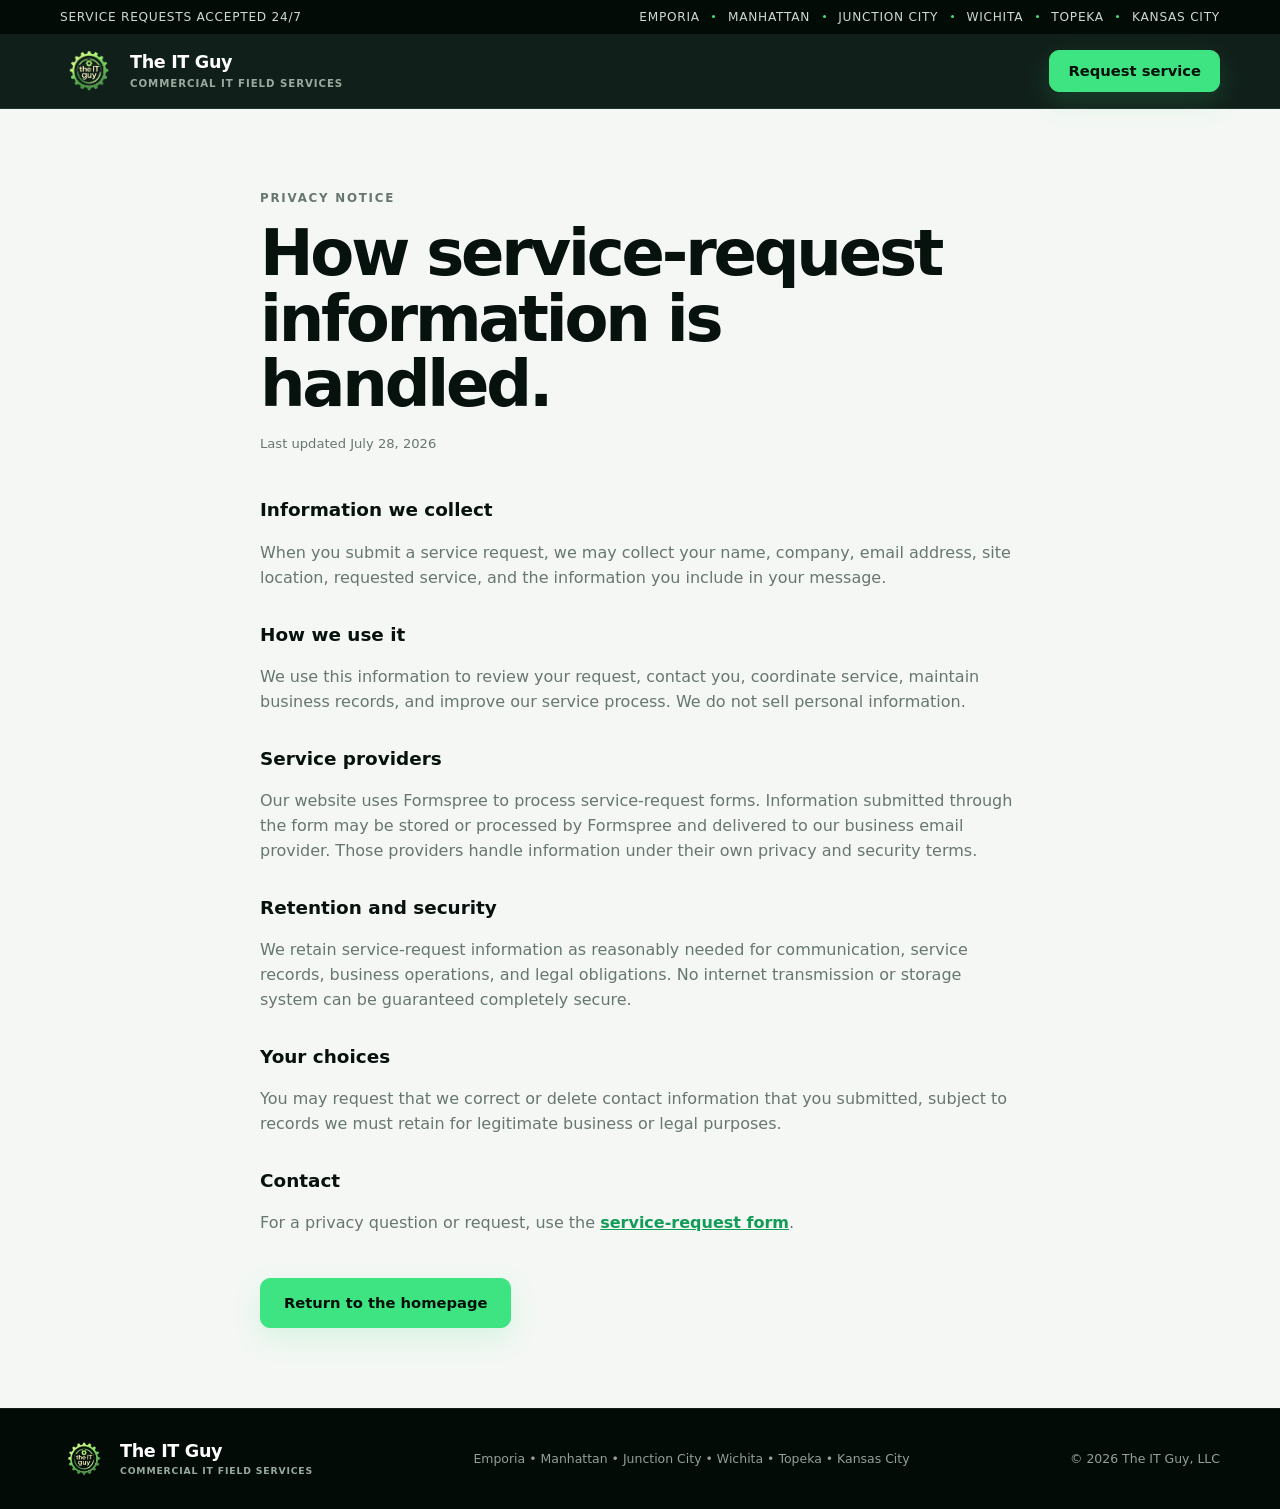
==== commit 788d7fdd: "Strengthen coverage CTA and align service areas" ====
--- a/privacy.html
+++ b/privacy.html
@@ -15,7 +15,7 @@
   <div class="service-bar">
     <div class="container service-bar__inner">
       <span>Service requests accepted 24/7</span>
-      <span>Kansas City Metro <i aria-hidden="true"></i> Wichita</span>
+      <span>Emporia <i aria-hidden="true"></i> Manhattan <i aria-hidden="true"></i> Junction City <i aria-hidden="true"></i> Wichita <i aria-hidden="true"></i> Topeka <i aria-hidden="true"></i> Kansas City</span>
     </div>
   </div>
   <header class="site-header">
@@ -65,7 +65,7 @@
         <img src="translogo.png" alt="" width="48" height="48">
         <span class="brand__text"><strong>The IT Guy</strong><small>Commercial IT field services</small></span>
       </a>
-      <p>Kansas City Metro <span aria-hidden="true">•</span> Wichita</p>
+      <p>Emporia <span aria-hidden="true">•</span> Manhattan <span aria-hidden="true">•</span> Junction City <span aria-hidden="true">•</span> Wichita <span aria-hidden="true">•</span> Topeka <span aria-hidden="true">•</span> Kansas City</p>
       <p>© 2026 The IT Guy, LLC</p>
     </div>
   </footer>
--- a/styles.css
+++ b/styles.css
@@ -117,6 +117,20 @@
   margin: 0 8px 3px;
   background: var(--green);
   border-radius: 50%;
+}
+
+@media (min-width: 761px) and (max-width: 900px) {
+  .service-bar {
+    font-size: .66rem;
+  }
+
+  .service-bar__inner {
+    gap: 12px;
+  }
+
+  .service-bar i {
+    margin-inline: 5px;
+  }
 }
 
 .site-header {
@@ -335,30 +349,50 @@
 
 .hero-card li {
   display: grid;
-  grid-template-columns: 34px 1fr;
-  gap: 14px;
-  padding: 17px 0;
+  grid-template-columns: 44px 1fr;
+  align-items: start;
+  gap: 16px;
+  padding: 18px 0;
   border-top: 1px solid rgba(255, 255, 255, .11);
 }
 
-.hero-card li > span {
-  color: #7c9385;
-  font-size: .72rem;
-  font-weight: 800;
+.feature-icon {
+  width: 42px;
+  height: 42px;
+  display: grid;
+  flex: 0 0 auto;
+  place-items: center;
+  color: var(--green);
+  background: rgba(62, 228, 130, .09);
+  border: 1px solid rgba(62, 228, 130, .24);
+  border-radius: 12px;
+}
+
+.feature-icon svg {
+  width: 21px;
+  height: 21px;
+  stroke: currentColor;
+  stroke-linecap: round;
+  stroke-linejoin: round;
+  stroke-width: 1.7;
 }
 
 .hero-card li div {
   display: grid;
-  gap: 4px;
+  gap: 6px;
+  padding-top: 1px;
 }
 
 .hero-card strong {
   font-size: .96rem;
+  line-height: 1.25;
 }
 
 .hero-card small {
+  display: block;
   color: #a8b9ae;
   font-size: .82rem;
+  line-height: 1.45;
 }
 
 .proof-strip {
@@ -630,7 +664,7 @@
 }
 
 .process-card__label {
-  margin: 0 0 10px;
+  margin: 0 0 22px;
   color: var(--green);
   font-size: .75rem;
   font-weight: 900;
@@ -638,48 +672,41 @@
   text-transform: uppercase;
 }
 
-.process-card ol {
-  margin: 0;
-  padding: 0;
-  list-style: none;
-}
-
-.process-card li {
-  display: grid;
-  grid-template-columns: 34px 1fr;
-  gap: 16px;
-  padding: 20px 0;
-  border-bottom: 1px solid rgba(255, 255, 255, .1);
-}
-
-.process-card li:last-child {
-  padding-bottom: 0;
-  border: 0;
-}
-
-.process-card li > span {
-  width: 28px;
-  height: 28px;
-  display: grid;
-  place-items: center;
-  color: var(--ink);
-  background: var(--green);
-  border-radius: 50%;
-  font-size: .72rem;
-  font-weight: 900;
-}
-
-.process-card li p {
+.process-flow {
+  display: grid;
+  grid-template-columns: repeat(3, 1fr);
+  gap: 12px;
+}
+
+.handoff-step {
+  min-width: 0;
+  min-height: 184px;
+  display: grid;
+  align-content: space-between;
+  gap: 26px;
+  padding: 20px;
+  background: rgba(255, 255, 255, .035);
+  border: 1px solid rgba(255, 255, 255, .1);
+  border-radius: 14px;
+}
+
+.handoff-step p {
   margin: 0;
   color: #9fb0a5;
   font-size: .86rem;
-}
-
-.process-card li strong {
+  line-height: 1.48;
+}
+
+.handoff-step strong {
   display: block;
-  margin-bottom: 3px;
+  margin-bottom: 7px;
   color: var(--white);
   font-size: .98rem;
+  line-height: 1.25;
+}
+
+.handoff-step p > span {
+  display: block;
 }
 
 .request-section {
@@ -1137,6 +1164,19 @@
     padding: 26px 22px;
   }
 
+  .process-flow {
+    grid-template-columns: 1fr;
+  }
+
+  .handoff-step {
+    min-height: 0;
+    grid-template-columns: 44px 1fr;
+    align-items: center;
+    align-content: initial;
+    gap: 16px;
+    padding: 18px;
+  }
+
   .request-form {
     padding: 23px 18px;
   }
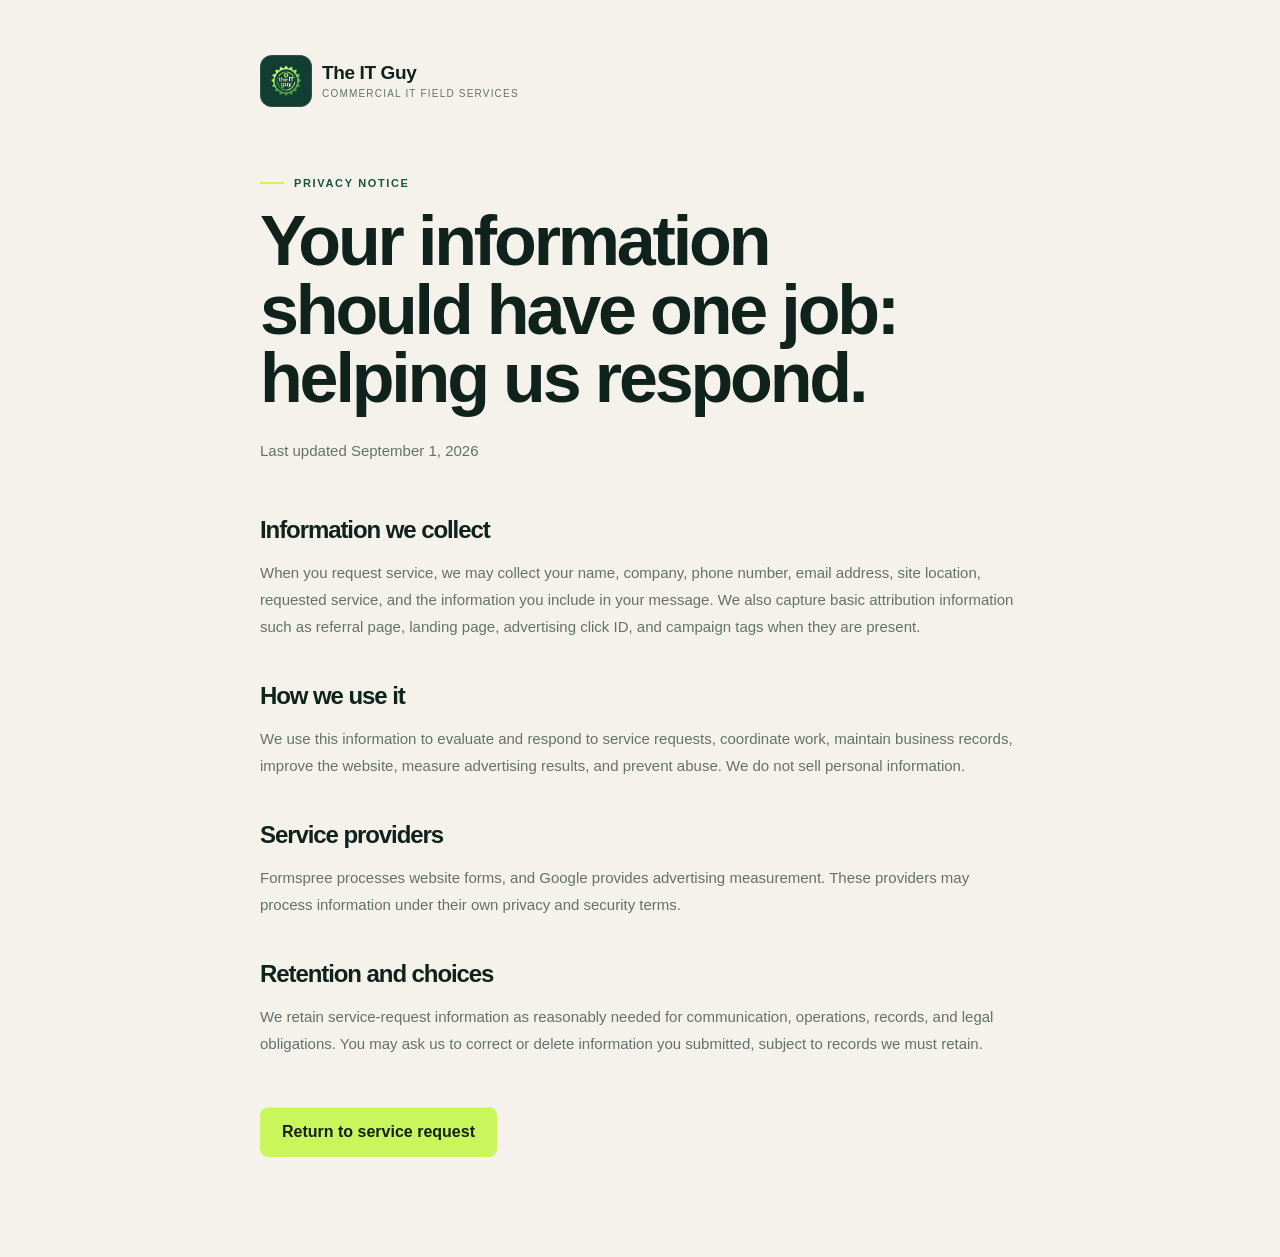
==== commit 2abd5a52: "Launch conversion-focused website overhaul" ====
--- a/privacy.html
+++ b/privacy.html
@@ -1,73 +1 @@
-<!doctype html>
-<html lang="en">
-<head>
-  <meta charset="utf-8">
-  <meta name="viewport" content="width=device-width, initial-scale=1">
-  <title>Privacy Notice | The IT Guy, LLC</title>
-  <meta name="description" content="Privacy notice for service requests submitted to The IT Guy, LLC.">
-  <meta name="robots" content="index,follow">
-  <link rel="canonical" href="https://sendtheitguy.com/privacy.html">
-  <link rel="icon" type="image/png" href="translogo.png">
-  <link rel="stylesheet" href="styles.css">
-</head>
-<body>
-  <a class="skip-link" href="#privacy-content">Skip to privacy notice</a>
-  <div class="service-bar">
-    <div class="container service-bar__inner">
-      <span>Service requests accepted 24/7</span>
-      <span>Emporia <i aria-hidden="true"></i> Manhattan <i aria-hidden="true"></i> Junction City <i aria-hidden="true"></i> Wichita <i aria-hidden="true"></i> Topeka <i aria-hidden="true"></i> Kansas City</span>
-    </div>
-  </div>
-  <header class="site-header">
-    <div class="container header-inner">
-      <a class="brand" href="index.html" aria-label="The IT Guy home">
-        <img src="translogo.png" alt="" width="58" height="58">
-        <span class="brand__text">
-          <strong>The IT Guy</strong>
-          <small>Commercial IT field services</small>
-        </span>
-      </a>
-      <a class="button button--small" href="index.html#request-service">Request service</a>
-    </div>
-  </header>
-
-  <main id="privacy-content" class="privacy-page">
-    <div class="container privacy-page__content">
-      <p class="eyebrow">Privacy notice</p>
-      <h1>How service-request information is handled.</h1>
-      <p class="privacy-page__updated">Last updated July 28, 2026</p>
-
-      <h2>Information we collect</h2>
-      <p>When you submit a service request, we may collect your name, company, email address, site location, requested service, and the information you include in your message.</p>
-
-      <h2>How we use it</h2>
-      <p>We use this information to review your request, contact you, coordinate service, maintain business records, and improve our service process. We do not sell personal information.</p>
-
-      <h2>Service providers</h2>
-      <p>Our website uses Formspree to process service-request forms. Information submitted through the form may be stored or processed by Formspree and delivered to our business email provider. Those providers handle information under their own privacy and security terms.</p>
-
-      <h2>Retention and security</h2>
-      <p>We retain service-request information as reasonably needed for communication, service records, business operations, and legal obligations. No internet transmission or storage system can be guaranteed completely secure.</p>
-
-      <h2>Your choices</h2>
-      <p>You may request that we correct or delete contact information that you submitted, subject to records we must retain for legitimate business or legal purposes.</p>
-
-      <h2>Contact</h2>
-      <p>For a privacy question or request, use the <a href="index.html#request-service">service-request form</a>.</p>
-
-      <a class="button" href="index.html">Return to the homepage</a>
-    </div>
-  </main>
-
-  <footer class="site-footer">
-    <div class="container footer-inner">
-      <a class="brand brand--footer" href="index.html">
-        <img src="translogo.png" alt="" width="48" height="48">
-        <span class="brand__text"><strong>The IT Guy</strong><small>Commercial IT field services</small></span>
-      </a>
-      <p>Emporia <span aria-hidden="true">•</span> Manhattan <span aria-hidden="true">•</span> Junction City <span aria-hidden="true">•</span> Wichita <span aria-hidden="true">•</span> Topeka <span aria-hidden="true">•</span> Kansas City</p>
-      <p>© 2026 The IT Guy, LLC</p>
-    </div>
-  </footer>
-</body>
-</html>
+<!doctype html><html lang="en"><head><meta charset="utf-8"><meta name="viewport" content="width=device-width,initial-scale=1"><title>Privacy Notice | The IT Guy</title><meta name="description" content="How The IT Guy handles website and service-request information."><link rel="icon" href="translogo.png"><link rel="stylesheet" href="styles.css"></head><body><main class="legal-page"><div class="legal-wrap"><a class="brand" href="index.html"><img src="translogo.png" alt="" width="52" height="52"><span><strong>The IT Guy</strong><small>Commercial IT field services</small></span></a><p class="eyebrow dark"><span></span> Privacy notice</p><h1>Your information should have one job: helping us respond.</h1><p class="legal-updated">Last updated September 1, 2026</p><h2>Information we collect</h2><p>When you request service, we may collect your name, company, phone number, email address, site location, requested service, and the information you include in your message. We also capture basic attribution information such as referral page, landing page, advertising click ID, and campaign tags when they are present.</p><h2>How we use it</h2><p>We use this information to evaluate and respond to service requests, coordinate work, maintain business records, improve the website, measure advertising results, and prevent abuse. We do not sell personal information.</p><h2>Service providers</h2><p>Formspree processes website forms, and Google provides advertising measurement. These providers may process information under their own privacy and security terms.</p><h2>Retention and choices</h2><p>We retain service-request information as reasonably needed for communication, operations, records, and legal obligations. You may ask us to correct or delete information you submitted, subject to records we must retain.</p><a class="button" href="index.html#request-service">Return to service request</a></div></main></body></html>
--- a/styles.css
+++ b/styles.css
@@ -1,1227 +1,15 @@
-:root {
-  --ink: #07110d;
-  --ink-soft: #0d1d16;
-  --panel: #12271d;
-  --green: #3ee482;
-  --green-dark: #139c58;
-  --paper: #f4f7f4;
-  --paper-warm: #eef3ef;
-  --white: #fff;
-  --muted: #68776e;
-  --line: rgba(7, 17, 13, .13);
-  --radius: 20px;
-  --shadow: 0 20px 50px rgba(7, 17, 13, .10);
-  --container: 1160px;
-}
-
-*,
-*::before,
-*::after {
-  box-sizing: border-box;
-}
-
-html {
-  scroll-behavior: smooth;
-  scroll-padding-top: 92px;
-}
-
-body {
-  margin: 0;
-  color: var(--ink);
-  background: var(--white);
-  font-family: Inter, ui-sans-serif, system-ui, -apple-system, BlinkMacSystemFont, "Segoe UI", sans-serif;
-  font-size: 16px;
-  line-height: 1.55;
-  -webkit-font-smoothing: antialiased;
-}
-
-body.menu-open {
-  overflow: hidden;
-}
-
-img {
-  display: block;
-  max-width: 100%;
-}
-
-a {
-  color: inherit;
-  text-decoration: none;
-}
-
-button,
-input,
-select,
-textarea {
-  font: inherit;
-}
-
-button,
-a {
-  -webkit-tap-highlight-color: transparent;
-}
-
-.container {
-  width: min(calc(100% - 40px), var(--container));
-  margin-inline: auto;
-}
-
-.visually-hidden {
-  position: absolute;
-  width: 1px;
-  height: 1px;
-  padding: 0;
-  margin: -1px;
-  overflow: hidden;
-  clip: rect(0, 0, 0, 0);
-  white-space: nowrap;
-  border: 0;
-}
-
-.skip-link {
-  position: fixed;
-  z-index: 1000;
-  top: 12px;
-  left: 12px;
-  padding: 10px 14px;
-  color: var(--ink);
-  background: var(--green);
-  border-radius: 8px;
-  transform: translateY(-160%);
-}
-
-.skip-link:focus {
-  transform: none;
-}
-
-.service-bar {
-  color: #ccdad1;
-  background: #030b07;
-  font-size: .76rem;
-  letter-spacing: .06em;
-  text-transform: uppercase;
-}
-
-.service-bar__inner {
-  min-height: 34px;
-  display: flex;
-  align-items: center;
-  justify-content: space-between;
-  gap: 20px;
-}
-
-.service-bar i {
-  display: inline-block;
-  width: 3px;
-  height: 3px;
-  margin: 0 8px 3px;
-  background: var(--green);
-  border-radius: 50%;
-}
-
-@media (min-width: 761px) and (max-width: 900px) {
-  .service-bar {
-    font-size: .66rem;
-  }
-
-  .service-bar__inner {
-    gap: 12px;
-  }
-
-  .service-bar i {
-    margin-inline: 5px;
-  }
-}
-
-.site-header {
-  position: sticky;
-  z-index: 100;
-  top: 0;
-  color: var(--white);
-  background: rgba(8, 22, 17, .96);
-  border-bottom: 1px solid rgba(255, 255, 255, .08);
-  backdrop-filter: blur(14px);
-}
-
-.header-inner {
-  min-height: 74px;
-  display: flex;
-  align-items: center;
-  justify-content: space-between;
-  gap: 28px;
-}
-
-.brand {
-  display: inline-flex;
-  align-items: center;
-  gap: 12px;
-}
-
-.brand img {
-  flex: 0 0 auto;
-  object-fit: contain;
-}
-
-.brand__text {
-  display: grid;
-  line-height: 1.1;
-}
-
-.brand__text strong {
-  font-size: 1.1rem;
-  letter-spacing: -.02em;
-}
-
-.brand__text small {
-  margin-top: 5px;
-  color: #99ab9f;
-  font-size: .64rem;
-  font-weight: 700;
-  letter-spacing: .09em;
-  text-transform: uppercase;
-}
-
-.primary-nav {
-  display: flex;
-  align-items: center;
-  gap: 28px;
-  font-size: .9rem;
-  font-weight: 750;
-}
-
-.primary-nav > a:not(.button) {
-  color: #d6e0da;
-}
-
-.primary-nav > a:not(.button):hover,
-.primary-nav > a:not(.button):focus-visible {
-  color: var(--green);
-}
-
-.menu-toggle {
-  display: none;
-}
-
-.button {
-  min-height: 50px;
-  display: inline-flex;
-  align-items: center;
-  justify-content: center;
-  padding: 0 23px;
-  color: #031008;
-  background: var(--green);
-  border: 1px solid var(--green);
-  border-radius: 10px;
-  box-shadow: 0 10px 28px rgba(62, 228, 130, .16);
-  cursor: pointer;
-  font-size: .92rem;
-  font-weight: 850;
-  transition: transform .2s ease, background .2s ease, box-shadow .2s ease;
-}
-
-.button:hover,
-.button:focus-visible {
-  background: #62ed9a;
-  box-shadow: 0 14px 34px rgba(62, 228, 130, .25);
-  transform: translateY(-2px);
-}
-
-.button--small {
-  min-height: 42px;
-  padding-inline: 18px;
-}
-
-.text-link {
-  display: inline-flex;
-  align-items: center;
-  gap: 8px;
-  font-weight: 800;
-}
-
-.text-link--light {
-  color: #d8e4dc;
-}
-
-.text-link:hover,
-.text-link:focus-visible {
-  color: var(--green);
-}
-
-.eyebrow {
-  margin: 0 0 14px;
-  color: var(--green-dark);
-  font-size: .74rem;
-  font-weight: 900;
-  letter-spacing: .15em;
-  text-transform: uppercase;
-}
-
-.hero {
-  position: relative;
-  overflow: hidden;
-  color: var(--white);
-  background:
-    linear-gradient(105deg, rgba(6, 20, 14, .99) 0%, rgba(7, 30, 19, .96) 64%, rgba(9, 44, 26, .94) 100%);
-}
-
-.hero::before {
-  position: absolute;
-  inset: 0;
-  content: "";
-  opacity: .13;
-  background-image:
-    linear-gradient(rgba(74, 232, 140, .22) 1px, transparent 1px),
-    linear-gradient(90deg, rgba(74, 232, 140, .22) 1px, transparent 1px);
-  background-size: 42px 42px;
-  mask-image: linear-gradient(to right, black, transparent 88%);
-}
-
-.hero__glow {
-  position: absolute;
-  right: -10%;
-  bottom: -45%;
-  width: 680px;
-  height: 680px;
-  background: radial-gradient(circle, rgba(58, 226, 128, .18), transparent 68%);
-  border-radius: 50%;
-}
-
-.hero__layout {
-  position: relative;
-  z-index: 1;
-  min-height: 560px;
-  display: grid;
-  grid-template-columns: minmax(0, 1.25fr) minmax(320px, .75fr);
-  align-items: center;
-  gap: 70px;
-  padding-block: 68px;
-}
-
-.hero .eyebrow {
-  color: var(--green);
-}
-
-.hero h1 {
-  max-width: 770px;
-  margin: 0;
-  font-size: clamp(3rem, 6.2vw, 5.4rem);
-  line-height: .98;
-  letter-spacing: -.062em;
-}
-
-.hero__lead {
-  max-width: 690px;
-  margin: 25px 0 0;
-  color: #c6d3cb;
-  font-size: clamp(1.06rem, 1.7vw, 1.24rem);
-}
-
-.hero__actions {
-  display: flex;
-  align-items: center;
-  gap: 26px;
-  margin-top: 34px;
-}
-
-.hero-card {
-  padding: 28px;
-  background: rgba(13, 40, 27, .78);
-  border: 1px solid rgba(91, 232, 149, .27);
-  border-radius: var(--radius);
-  box-shadow: 0 30px 80px rgba(0, 0, 0, .28);
-  backdrop-filter: blur(10px);
-}
-
-.hero-card__label {
-  margin: 0 0 18px;
-  color: var(--green);
-  font-size: .78rem;
-  font-weight: 900;
-  letter-spacing: .1em;
-  text-transform: uppercase;
-}
-
-.hero-card ul {
-  margin: 0;
-  padding: 0;
-  list-style: none;
-}
-
-.hero-card li {
-  display: grid;
-  grid-template-columns: 44px 1fr;
-  align-items: start;
-  gap: 16px;
-  padding: 18px 0;
-  border-top: 1px solid rgba(255, 255, 255, .11);
-}
-
-.feature-icon {
-  width: 42px;
-  height: 42px;
-  display: grid;
-  flex: 0 0 auto;
-  place-items: center;
-  color: var(--green);
-  background: rgba(62, 228, 130, .09);
-  border: 1px solid rgba(62, 228, 130, .24);
-  border-radius: 12px;
-}
-
-.feature-icon svg {
-  width: 21px;
-  height: 21px;
-  stroke: currentColor;
-  stroke-linecap: round;
-  stroke-linejoin: round;
-  stroke-width: 1.7;
-}
-
-.hero-card li div {
-  display: grid;
-  gap: 6px;
-  padding-top: 1px;
-}
-
-.hero-card strong {
-  font-size: .96rem;
-  line-height: 1.25;
-}
-
-.hero-card small {
-  display: block;
-  color: #a8b9ae;
-  font-size: .82rem;
-  line-height: 1.45;
-}
-
-.proof-strip {
-  color: var(--white);
-  background: var(--ink);
-}
-
-.proof-strip__grid {
-  display: grid;
-  grid-template-columns: repeat(3, 1fr);
-}
-
-.proof-strip p {
-  min-height: 100px;
-  margin: 0;
-  padding: 23px 28px;
-  display: grid;
-  align-content: center;
-  gap: 4px;
-  border-left: 1px solid rgba(255, 255, 255, .09);
-}
-
-.proof-strip p:last-child {
-  border-right: 1px solid rgba(255, 255, 255, .09);
-}
-
-.proof-strip strong {
-  font-size: .9rem;
-}
-
-.proof-strip span {
-  color: #9fb0a5;
-  font-size: .78rem;
-}
-
-.section {
-  padding-block: 88px;
-}
-
-.section-heading {
-  display: grid;
-  grid-template-columns: minmax(0, 1.1fr) minmax(280px, .62fr);
-  align-items: end;
-  gap: 56px;
-  margin-bottom: 38px;
-}
-
-.section-heading h2,
-.coverage h2,
-.request-section h2 {
-  margin: 0;
-  font-size: clamp(2.1rem, 4vw, 3.55rem);
-  line-height: 1.05;
-  letter-spacing: -.045em;
-}
-
-.section-heading > p,
-.carousel-actions > p {
-  margin: 0;
-  color: var(--muted);
-}
-
-.services {
-  background: var(--paper);
-}
-
-.service-grid {
-  display: grid;
-  grid-template-columns: repeat(4, 1fr);
-  border-top: 1px solid var(--line);
-  border-left: 1px solid var(--line);
-}
-
-.service-card {
-  min-height: 245px;
-  padding: 28px 25px;
-  background: var(--white);
-  border-right: 1px solid var(--line);
-  border-bottom: 1px solid var(--line);
-}
-
-.service-card > span {
-  color: var(--green-dark);
-  font-size: .72rem;
-  font-weight: 900;
-  letter-spacing: .1em;
-}
-
-.service-card h3 {
-  min-height: 54px;
-  margin: 34px 0 12px;
-  font-size: 1.16rem;
-  line-height: 1.18;
-}
-
-.service-card p {
-  margin: 0;
-  color: var(--muted);
-  font-size: .9rem;
-}
-
-.service-card--accent {
-  color: var(--white);
-  background: var(--ink-soft);
-}
-
-.service-card--accent p {
-  color: #b5c3ba;
-}
-
-.service-card--accent > span {
-  color: var(--green);
-}
-
-.field-work {
-  overflow: hidden;
-  color: var(--white);
-  background: var(--ink-soft);
-}
-
-.field-work .eyebrow {
-  color: var(--green);
-}
-
-.field-work__heading {
-  align-items: end;
-}
-
-.carousel-actions {
-  display: grid;
-  gap: 20px;
-}
-
-.carousel-actions > p {
-  color: #9eb0a4;
-}
-
-.carousel-controls {
-  display: flex;
-  gap: 9px;
-}
-
-.carousel-controls button {
-  width: 46px;
-  height: 46px;
-  color: var(--white);
-  background: transparent;
-  border: 1px solid rgba(255, 255, 255, .24);
-  border-radius: 50%;
-  cursor: pointer;
-  transition: color .2s ease, border-color .2s ease, background .2s ease;
-}
-
-.carousel-controls button:hover,
-.carousel-controls button:focus-visible {
-  color: var(--ink);
-  background: var(--green);
-  border-color: var(--green);
-}
-
-.project-carousel {
-  overflow-x: auto;
-  overscroll-behavior-inline: contain;
-  scroll-behavior: smooth;
-  scroll-snap-type: x mandatory;
-  scrollbar-width: none;
-}
-
-.project-carousel::-webkit-scrollbar {
-  display: none;
-}
-
-.project-carousel__track {
-  display: grid;
-  grid-auto-flow: column;
-  grid-auto-columns: calc((100% - 20px) / 2);
-  gap: 20px;
-}
-
-.project-card {
-  position: relative;
-  min-height: 390px;
-  margin: 0;
-  overflow: hidden;
-  background: #06110b;
-  border: 1px solid rgba(255, 255, 255, .1);
-  border-radius: 16px;
-  scroll-snap-align: start;
-}
-
-.project-card__image {
-  position: absolute;
-  inset: 0;
-  background-position: center;
-  background-size: cover;
-  transform: scale(1.01);
-  transition: transform .5s ease;
-}
-
-.project-card:hover .project-card__image {
-  transform: scale(1.045);
-}
-
-.project-card::after {
-  position: absolute;
-  inset: 35% 0 0;
-  content: "";
-  background: linear-gradient(transparent, rgba(2, 8, 5, .94));
-}
-
-.project-card figcaption {
-  position: absolute;
-  z-index: 2;
-  right: 0;
-  bottom: 0;
-  left: 0;
-  padding: 26px;
-}
-
-.project-card figcaption span {
-  color: var(--green);
-  font-size: .7rem;
-  font-weight: 900;
-  letter-spacing: .12em;
-  text-transform: uppercase;
-}
-
-.project-card h3 {
-  margin: 7px 0 0;
-  font-size: 1.45rem;
-  letter-spacing: -.025em;
-}
-
-.carousel-hint {
-  margin: 16px 0 0;
-  color: #7f9185;
-  font-size: .75rem;
-  text-align: right;
-}
-
-.coverage {
-  background: var(--paper-warm);
-}
-
-.coverage__grid {
-  display: grid;
-  grid-template-columns: minmax(0, .8fr) minmax(400px, 1.2fr);
-  align-items: stretch;
-  gap: 56px;
-}
-
-.coverage__copy {
-  align-self: center;
-}
-
-.coverage__copy > p:not(.eyebrow) {
-  max-width: 550px;
-  margin: 20px 0 28px;
-  color: var(--muted);
-  font-size: 1.02rem;
-}
-
-.process-card {
-  padding: 35px;
-  color: var(--white);
-  background: var(--ink);
-  border-radius: var(--radius);
-  box-shadow: var(--shadow);
-}
-
-.process-card__label {
-  margin: 0 0 22px;
-  color: var(--green);
-  font-size: .75rem;
-  font-weight: 900;
-  letter-spacing: .11em;
-  text-transform: uppercase;
-}
-
-.process-flow {
-  display: grid;
-  grid-template-columns: repeat(3, 1fr);
-  gap: 12px;
-}
-
-.handoff-step {
-  min-width: 0;
-  min-height: 184px;
-  display: grid;
-  align-content: space-between;
-  gap: 26px;
-  padding: 20px;
-  background: rgba(255, 255, 255, .035);
-  border: 1px solid rgba(255, 255, 255, .1);
-  border-radius: 14px;
-}
-
-.handoff-step p {
-  margin: 0;
-  color: #9fb0a5;
-  font-size: .86rem;
-  line-height: 1.48;
-}
-
-.handoff-step strong {
-  display: block;
-  margin-bottom: 7px;
-  color: var(--white);
-  font-size: .98rem;
-  line-height: 1.25;
-}
-
-.handoff-step p > span {
-  display: block;
-}
-
-.request-section {
-  color: var(--white);
-  background: #06110b;
-}
-
-.request-section .eyebrow {
-  color: var(--green);
-}
-
-.request-section__layout {
-  display: grid;
-  grid-template-columns: minmax(0, .72fr) minmax(520px, 1.1fr);
-  gap: 72px;
-  align-items: start;
-}
-
-.request-section__intro > p:not(.eyebrow) {
-  margin: 20px 0 24px;
-  color: #adbbb2;
-}
-
-.request-section__intro ul {
-  margin: 0;
-  padding: 0;
-  list-style: none;
-}
-
-.request-section__intro li {
-  position: relative;
-  padding: 8px 0 8px 22px;
-  color: #c8d3cc;
-  font-size: .88rem;
-}
-
-.request-section__intro li::before {
-  position: absolute;
-  top: 16px;
-  left: 0;
-  width: 7px;
-  height: 7px;
-  content: "";
-  background: var(--green);
-  border-radius: 50%;
-}
-
-.request-form {
-  padding: 32px;
-  color: var(--ink);
-  background: var(--white);
-  border-radius: var(--radius);
-  box-shadow: 0 32px 80px rgba(0, 0, 0, .28);
-}
-
-.form-row {
-  display: grid;
-  grid-template-columns: repeat(2, 1fr);
-  gap: 16px;
-}
-
-.field {
-  display: grid;
-  gap: 7px;
-  margin-bottom: 16px;
-}
-
-.field label {
-  font-size: .76rem;
-  font-weight: 850;
-}
-
-.field input,
-.field select,
-.field textarea {
-  width: 100%;
-  color: var(--ink);
-  background: #f8faf8;
-  border: 1px solid #cbd5cf;
-  border-radius: 9px;
-  outline: none;
-  transition: border-color .2s ease, box-shadow .2s ease;
-}
-
-.field input,
-.field select {
-  min-height: 48px;
-  padding: 0 13px;
-}
-
-.field textarea {
-  min-height: 120px;
-  padding: 12px 13px;
-  resize: vertical;
-}
-
-.field input:focus,
-.field select:focus,
-.field textarea:focus {
-  border-color: var(--green-dark);
-  box-shadow: 0 0 0 4px rgba(53, 223, 121, .14);
-}
-
-.form-submit {
-  width: 100%;
-  margin-top: 2px;
-}
-
-.form-submit:disabled {
-  cursor: wait;
-  opacity: .62;
-}
-
-.form-status {
-  min-height: 24px;
-  margin: 11px 0 0;
-  color: var(--green-dark);
-  font-size: .85rem;
-  font-weight: 700;
-}
-
-.form-status.is-error {
-  color: #b02525;
-}
-
-.form-privacy {
-  margin: 5px 0 0;
-  color: var(--muted);
-  font-size: .72rem;
-}
-
-.form-privacy a {
-  text-decoration: underline;
-}
-
-.bot-field {
-  position: absolute !important;
-  width: 1px !important;
-  height: 1px !important;
-  overflow: hidden !important;
-  clip: rect(0 0 0 0) !important;
-}
-
-.site-footer {
-  padding-block: 26px;
-  color: #90a197;
-  background: #030b07;
-  border-top: 1px solid rgba(255, 255, 255, .08);
-}
-
-.footer-inner {
-  display: flex;
-  align-items: center;
-  justify-content: space-between;
-  gap: 28px;
-  font-size: .78rem;
-}
-
-.brand--footer {
-  color: var(--white);
-}
-
-.brand--footer .brand__text small {
-  font-size: .58rem;
-}
-
-.site-footer p {
-  margin: 0;
-}
-
-.site-footer a:hover,
-.site-footer a:focus-visible {
-  color: var(--green);
-}
-
-.privacy-page {
-  min-height: 70vh;
-  padding-block: 80px;
-  background: var(--paper);
-}
-
-.privacy-page__content {
-  max-width: 760px;
-}
-
-.privacy-page h1 {
-  margin: 0;
-  font-size: clamp(2.3rem, 5vw, 4.2rem);
-  line-height: 1.02;
-  letter-spacing: -.05em;
-}
-
-.privacy-page__updated {
-  margin: 17px 0 42px;
-  color: var(--muted);
-  font-size: .82rem;
-}
-
-.privacy-page h2 {
-  margin: 30px 0 8px;
-  font-size: 1.15rem;
-}
-
-.privacy-page p {
-  color: var(--muted);
-}
-
-.privacy-page a:not(.button) {
-  color: var(--green-dark);
-  font-weight: 750;
-  text-decoration: underline;
-}
-
-.privacy-page .button {
-  margin-top: 26px;
-  text-decoration: none;
-}
-
-.mobile-action {
-  display: none;
-}
-
-@media (max-width: 960px) {
-  .hero__layout {
-    grid-template-columns: 1fr;
-    gap: 40px;
-    min-height: auto;
-    padding-block: 68px;
-  }
-
-  .hero__content {
-    max-width: 760px;
-  }
-
-  .hero-card {
-    max-width: 760px;
-  }
-
-  .service-grid {
-    grid-template-columns: repeat(2, 1fr);
-  }
-
-  .coverage__grid,
-  .request-section__layout {
-    grid-template-columns: 1fr;
-  }
-
-  .request-section__layout {
-    gap: 42px;
-  }
-
-  .request-section__intro {
-    max-width: 680px;
-  }
-}
-
-@media (max-width: 760px) {
-  html {
-    scroll-padding-top: 76px;
-  }
-
-  body {
-    padding-bottom: 74px;
-  }
-
-  .container {
-    width: min(calc(100% - 28px), var(--container));
-  }
-
-  .service-bar {
-    display: none;
-  }
-
-  .header-inner {
-    min-height: 66px;
-  }
-
-  .brand img {
-    width: 46px;
-    height: 46px;
-  }
-
-  .brand__text strong {
-    font-size: 1rem;
-  }
-
-  .brand__text small {
-    font-size: .56rem;
-  }
-
-  .menu-toggle {
-    width: 44px;
-    height: 44px;
-    display: grid;
-    place-items: center;
-    padding: 0;
-    color: var(--white);
-    background: transparent;
-    border: 1px solid rgba(255, 255, 255, .18);
-    border-radius: 9px;
-  }
-
-  .menu-toggle > span:first-child,
-  .menu-toggle > span:first-child::before,
-  .menu-toggle > span:first-child::after {
-    width: 20px;
-    height: 2px;
-    display: block;
-    content: "";
-    background: currentColor;
-    transition: transform .2s ease;
-  }
-
-  .menu-toggle > span:first-child {
-    position: relative;
-  }
-
-  .menu-toggle > span:first-child::before {
-    position: absolute;
-    top: -6px;
-  }
-
-  .menu-toggle > span:first-child::after {
-    position: absolute;
-    top: 6px;
-  }
-
-  .menu-toggle[aria-expanded="true"] > span:first-child {
-    background: transparent;
-  }
-
-  .menu-toggle[aria-expanded="true"] > span:first-child::before {
-    top: 0;
-    transform: rotate(45deg);
-  }
-
-  .menu-toggle[aria-expanded="true"] > span:first-child::after {
-    top: 0;
-    transform: rotate(-45deg);
-  }
-
-  .primary-nav {
-    position: absolute;
-    top: 100%;
-    right: 0;
-    left: 0;
-    max-height: 0;
-    display: grid;
-    gap: 0;
-    overflow: hidden;
-    background: var(--ink-soft);
-    box-shadow: 0 20px 40px rgba(0, 0, 0, .25);
-    transition: max-height .25s ease;
-  }
-
-  .primary-nav.is-open {
-    max-height: 340px;
-    padding: 10px 14px 18px;
-  }
-
-  .primary-nav > a:not(.button) {
-    padding: 14px 6px;
-    border-bottom: 1px solid rgba(255, 255, 255, .09);
-  }
-
-  .primary-nav .button {
-    margin-top: 12px;
-  }
-
-  .hero__layout {
-    gap: 28px;
-    padding-block: 52px;
-  }
-
-  .hero h1 {
-    font-size: clamp(2.75rem, 13vw, 4rem);
-  }
-
-  .hero__lead {
-    margin-top: 20px;
-    font-size: 1.02rem;
-  }
-
-  .hero__actions {
-    margin-top: 28px;
-  }
-
-  .hero-card {
-    padding: 22px;
-  }
-
-  .proof-strip__grid {
-    grid-template-columns: 1fr;
-    padding-block: 4px;
-  }
-
-  .proof-strip p {
-    min-height: 0;
-    padding: 17px 0;
-    border-left: 0;
-    border-bottom: 1px solid rgba(255, 255, 255, .09);
-  }
-
-  .proof-strip p:last-child {
-    border-right: 0;
-    border-bottom: 0;
-  }
-
-  .section {
-    padding-block: 66px;
-  }
-
-  .section-heading {
-    grid-template-columns: 1fr;
-    gap: 18px;
-    margin-bottom: 28px;
-  }
-
-  .service-grid {
-    grid-template-columns: 1fr;
-  }
-
-  .service-card {
-    min-height: 0;
-    padding: 24px;
-  }
-
-  .service-card h3 {
-    min-height: 0;
-    margin: 21px 0 8px;
-  }
-
-  .carousel-actions {
-    gap: 15px;
-  }
-
-  .project-carousel__track {
-    grid-auto-columns: 86%;
-    gap: 14px;
-  }
-
-  .project-card {
-    min-height: 350px;
-  }
-
-  .carousel-hint {
-    text-align: left;
-  }
-
-  .coverage__grid {
-    gap: 36px;
-  }
-
-  .process-card {
-    padding: 26px 22px;
-  }
-
-  .process-flow {
-    grid-template-columns: 1fr;
-  }
-
-  .handoff-step {
-    min-height: 0;
-    grid-template-columns: 44px 1fr;
-    align-items: center;
-    align-content: initial;
-    gap: 16px;
-    padding: 18px;
-  }
-
-  .request-form {
-    padding: 23px 18px;
-  }
-
-  .form-row {
-    grid-template-columns: 1fr;
-    gap: 0;
-  }
-
-  .footer-inner {
-    flex-direction: column;
-    align-items: flex-start;
-    gap: 13px;
-  }
-
-  .mobile-action {
-    position: fixed;
-    z-index: 90;
-    right: 0;
-    bottom: 0;
-    left: 0;
-    display: block;
-    padding: 10px 14px;
-    background: rgba(3, 11, 7, .96);
-    border-top: 1px solid rgba(255, 255, 255, .11);
-    backdrop-filter: blur(12px);
-  }
-
-  .mobile-action .button {
-    width: 100%;
-    min-height: 48px;
-  }
-}
-
-@media (prefers-reduced-motion: reduce) {
-  html {
-    scroll-behavior: auto;
-  }
-
-  *,
-  *::before,
-  *::after {
-    scroll-behavior: auto !important;
-    transition-duration: .01ms !important;
-    animation-duration: .01ms !important;
-    animation-iteration-count: 1 !important;
-  }
-}
+:root { --ink:#10221c; --green:#123e32; --green-2:#185443; --lime:#c9f65b; --paper:#f4f2eb; --white:#fffef9; --muted:#65716c; --line:#d7ddd8; --radius:14px; --font-body:Arial,sans-serif; --font-display:Arial,sans-serif; }
+*{box-sizing:border-box} html{scroll-behavior:smooth} body{margin:0;background:var(--paper);color:var(--ink);font-family:var(--font-body),Arial,sans-serif} a{color:inherit;text-decoration:none} button,input,select,textarea{font:inherit}.wrap{width:min(1160px,calc(100% - 40px));margin-inline:auto}
+.topline{background:#0a1a15;color:#c8d2ce;font-size:12px;letter-spacing:.02em}.topline-inner{min-height:36px;display:flex;align-items:center;justify-content:space-between;gap:20px}.pulse{display:inline-block;width:7px;height:7px;border-radius:50%;background:var(--lime);box-shadow:0 0 0 4px rgb(201 246 91/12%);margin-right:9px}
+.site-header{background:rgb(255 254 249/94%);border-bottom:1px solid rgb(16 34 28/10%);position:sticky;top:0;z-index:20;backdrop-filter:blur(12px)}.header-inner{height:78px;display:flex;align-items:center;justify-content:space-between;gap:30px}.brand{display:inline-flex;align-items:center;gap:10px}.brand img{object-fit:contain;padding:4px;border-radius:12px;background:var(--green);box-shadow:0 0 0 1px rgb(255 255 255/10%) inset}.brand span{display:flex;flex-direction:column;line-height:1.1}.brand strong{font-family:var(--font-display);font-size:19px;letter-spacing:-.02em}.brand small{margin-top:4px;color:var(--muted);font-size:10px;text-transform:uppercase;letter-spacing:.12em}nav{display:flex;gap:30px;font-size:14px;font-weight:600}nav a:hover,.text-link:hover{color:var(--green-2)}
+.button{display:inline-flex;align-items:center;justify-content:center;gap:9px;min-height:50px;padding:0 22px;border:0;border-radius:8px;background:var(--lime);color:#142019;font-weight:800;cursor:pointer;box-shadow:0 1px 0 rgb(255 255 255/30%) inset;transition:transform .2s ease,background .2s ease}.button:hover{transform:translateY(-2px);background:#d4ff66}.button:disabled{opacity:.65;cursor:wait;transform:none}.button-small{min-height:42px;padding-inline:17px;font-size:13px;background:var(--green);color:white}
+.hero{position:relative;overflow:hidden;background:var(--green);color:white}.hero:before{content:'';position:absolute;inset:0;background:radial-gradient(circle at 16% 20%,rgb(201 246 91/11%),transparent 27%),linear-gradient(115deg,transparent 55%,rgb(255 255 255/3%));pointer-events:none}.hero-grid{position:relative;display:grid;grid-template-columns:minmax(0,1.15fr) minmax(360px,.75fr);gap:72px;align-items:center;padding-block:82px}.eyebrow{display:flex;align-items:center;gap:10px;margin:0 0 18px;color:#d8e4df;font-size:11px;font-weight:800;letter-spacing:.15em;text-transform:uppercase}.eyebrow span{display:inline-block;width:24px;height:2px;background:var(--lime)}.eyebrow.dark{color:var(--green-2)}h1,h2,h3{font-family:var(--font-display),Arial,sans-serif;margin-top:0;letter-spacing:-.045em}h1{max-width:720px;margin-bottom:24px;font-size:clamp(44px,6.3vw,76px);line-height:.98}.hero-lead{max-width:650px;margin:0;color:#cbd8d3;font-size:clamp(17px,2vw,20px);line-height:1.65}.hero-actions{display:flex;align-items:center;gap:24px;margin-top:34px}.text-link{padding-bottom:3px;border-bottom:1px solid rgb(255 255 255/40%);color:white;font-weight:700}.hero-trust{display:flex;flex-wrap:wrap;gap:18px;margin-top:38px;color:#b8c9c2;font-size:12px;font-weight:700}.hero-trust span{display:flex;align-items:center;gap:7px}.hero-trust svg{color:var(--lime)}
+.lead-card{border:1px solid rgb(255 255 255/13%);border-radius:18px;padding:30px;background:var(--white);color:var(--ink);box-shadow:0 28px 70px rgb(0 0 0/24%)}.lead-card-heading{display:flex;align-items:center;gap:14px}.lead-card-heading p{margin:0 0 3px;color:var(--muted);font-size:12px;font-weight:700;text-transform:uppercase;letter-spacing:.08em}.lead-card h2{margin:0;font-size:24px}.icon-box{display:grid;place-items:center;flex:0 0 auto;width:46px;height:46px;border-radius:10px;background:var(--lime);color:var(--green)}.icon-box.pale{background:#e8eee9}.lead-card-copy{margin:22px 0 17px;color:var(--muted);font-size:14px;line-height:1.55}label{display:grid;gap:7px;color:#34443e;font-size:12px;font-weight:750}input,select,textarea{width:100%;border:1px solid var(--line);border-radius:8px;background:white;color:var(--ink);outline:none}input,select{height:48px;padding:0 13px}textarea{resize:vertical;padding:13px}input:focus,select:focus,textarea:focus{border-color:var(--green-2);box-shadow:0 0 0 3px rgb(24 84 67/10%)}.lead-card form{display:grid;gap:13px}.form-button{width:100%;margin-top:4px}.bot-field{position:absolute;left:-9999px;width:1px;height:1px}.form-status{min-height:18px;margin:0;color:var(--green-2);font-size:12px;font-weight:700}.form-status.error{color:#a32929}.microcopy{display:flex;align-items:center;justify-content:center;gap:6px;margin:13px 0 0;color:var(--muted);font-size:11px}.microcopy a{color:var(--green-2);font-weight:800;text-decoration:underline}
+.proof-bar{background:#0a1a15;color:white}.proof-grid{display:grid;grid-template-columns:repeat(3,1fr)}.proof-grid>div{display:flex;align-items:center;gap:15px;min-height:112px;padding:22px 36px;border-right:1px solid rgb(255 255 255/9%)}.proof-grid>div:first-child{padding-left:0}.proof-grid>div:last-child{border:0}.proof-grid svg{flex:0 0 auto;color:var(--lime)}.proof-grid p{display:grid;gap:5px;margin:0}.proof-grid strong{font-family:var(--font-display);font-size:15px}.proof-grid span{color:#98aaa2;font-size:11px;line-height:1.4}
+.section{padding-block:100px}.section-heading{display:grid;grid-template-columns:1.1fr .7fr;gap:80px;align-items:end;margin-bottom:50px}.section-heading h2{max-width:680px;margin-bottom:0;font-size:clamp(34px,4vw,52px);line-height:1.08}.section-heading>p{margin:0;color:var(--muted);font-size:15px;line-height:1.75}.service-grid{display:grid;grid-template-columns:repeat(4,1fr);gap:14px}.service-card{min-height:310px;padding:28px;border:1px solid var(--line);border-radius:12px;background:var(--white)}.service-card:nth-child(even){transform:translateY(18px)}.service-top{display:flex;align-items:center;justify-content:space-between}.service-top small{color:#9aa39f;font-weight:800}.service-card h3{margin:50px 0 13px;font-size:21px;line-height:1.15}.service-card p{margin:0;color:var(--muted);font-size:13px;line-height:1.7}
+.field-section{background:var(--green);color:white}.section-heading.light>p{color:#b9c9c2}.photo-grid{display:grid;grid-template-columns:repeat(3,1fr);gap:16px}.project-card{position:relative;min-width:0;margin:0;overflow:hidden;border-radius:12px;background:#23483c}.project-card__image{aspect-ratio:4/3;background-position:center;background-size:cover;transition:transform .5s ease}.project-card:hover .project-card__image{transform:scale(1.035)}.project-card figcaption{position:absolute;inset:auto 0 0;display:grid;gap:3px;padding:42px 22px 20px;background:linear-gradient(transparent,rgb(0 0 0/80%))}.project-card figcaption span{color:var(--lime);font-size:10px;font-weight:800;text-transform:uppercase;letter-spacing:.12em}.project-card figcaption strong{font-family:var(--font-display);font-size:18px}
+.coverage-grid{display:grid;grid-template-columns:.85fr 1.15fr;gap:100px;align-items:center}.coverage-grid h2,.request-grid h2{margin-bottom:20px;font-size:clamp(36px,4.3vw,56px);line-height:1.04}.coverage-grid>div>p:not(.eyebrow),.request-grid>div>p:not(.eyebrow){margin:0 0 30px;color:var(--muted);line-height:1.75}.steps{overflow:hidden;border:1px solid var(--line);border-radius:14px;background:var(--white)}.steps article{display:flex;gap:22px;padding:28px;border-bottom:1px solid var(--line)}.steps article:last-child{border:0}.steps article>span{display:grid;place-items:center;flex:0 0 auto;width:34px;height:34px;border-radius:50%;background:var(--green);color:white;font-weight:800}.steps strong{font-family:var(--font-display)}.steps p{margin:7px 0 0;color:var(--muted);font-size:13px}
+.request-section{background:var(--green);color:white}.request-grid{display:grid;grid-template-columns:.7fr 1.3fr;gap:90px;align-items:start}.request-grid>div>p:not(.eyebrow){color:#b9c9c2}.full-form{display:grid;gap:17px;padding:34px;border-radius:14px;background:var(--white);color:var(--ink)}.form-row{display:grid;grid-template-columns:1fr 1fr;gap:16px}.full-form .button{justify-self:start}footer{background:#091712;color:white;padding:40px 0 90px}.footer-inner{display:flex;align-items:center;justify-content:space-between;gap:30px}.footer-inner p,.footer-inner>a:last-child{color:#8fa199;font-size:12px}.mobile-cta{display:none}
+.legal-page{min-height:100vh;padding:55px 0 100px;background:var(--paper)}.legal-wrap{width:min(760px,calc(100% - 40px));margin:auto}.legal-wrap>.brand{margin-bottom:70px}.legal-wrap h1{font-size:clamp(42px,7vw,70px)}.legal-wrap h2{margin:42px 0 10px;font-size:24px}.legal-wrap>p:not(.eyebrow){color:var(--muted);font-size:15px;line-height:1.8}.legal-updated{margin-bottom:52px}.legal-wrap>.button{margin-top:35px}
+@media(max-width:900px){nav{display:none}.hero-grid{grid-template-columns:1fr;gap:44px}.service-grid{grid-template-columns:1fr 1fr}.service-card:nth-child(even){transform:none}.proof-grid>div{padding-inline:18px}.coverage-grid,.request-grid{grid-template-columns:1fr;gap:46px}}
+@media(max-width:640px){.wrap{width:min(100% - 28px,1160px)}.topline-areas,.button-small{display:none}.header-inner{height:68px}.brand img{width:44px;height:44px}.hero-grid{padding-block:56px}h1{font-size:46px}.hero-actions{align-items:stretch;flex-direction:column}.text-link{align-self:flex-start}.hero-trust{gap:12px 16px}.lead-card{padding:22px}.proof-grid{grid-template-columns:1fr;padding-block:12px}.proof-grid>div,.proof-grid>div:first-child{min-height:82px;padding:16px 0;border-right:0;border-bottom:1px solid rgb(255 255 255/9%)}.section{padding-block:72px}.section-heading{grid-template-columns:1fr;gap:20px;margin-bottom:34px}.service-grid,.photo-grid,.form-row{grid-template-columns:1fr}.service-card{min-height:250px}.service-card h3{margin-top:38px}.photo-grid .project-card:nth-child(n+3){display:none}.full-form{padding:22px}.footer-inner{align-items:flex-start;flex-direction:column}.mobile-cta{position:fixed;z-index:30;inset:auto 0 0;display:grid;grid-template-columns:1fr 1fr;gap:8px;padding:10px 14px;border-top:1px solid rgb(255 255 255/10%);background:rgb(9 23 18/94%);backdrop-filter:blur(10px)}.mobile-cta .button{width:100%;min-height:46px;padding:0 10px;font-size:13px}.mobile-cta .button-request{background:white}.mobile-cta .button-call{background:var(--lime)}}
